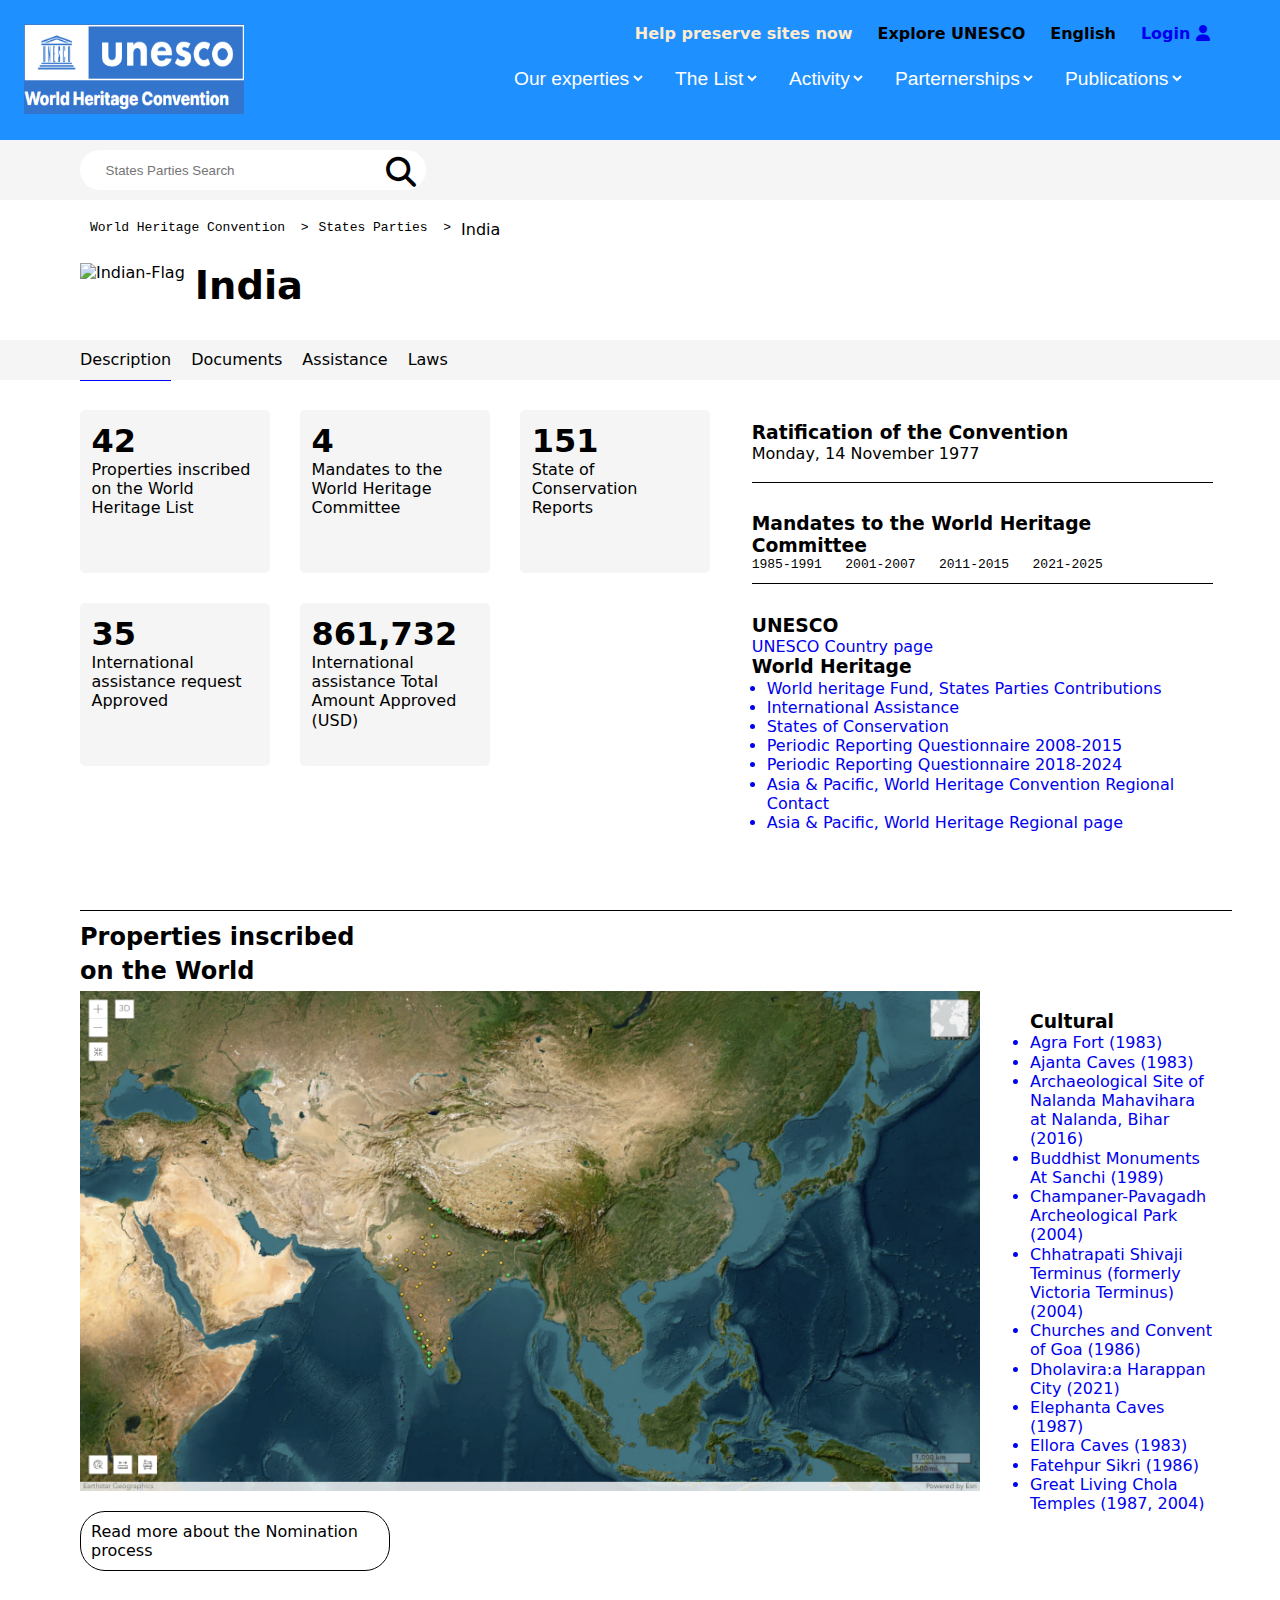
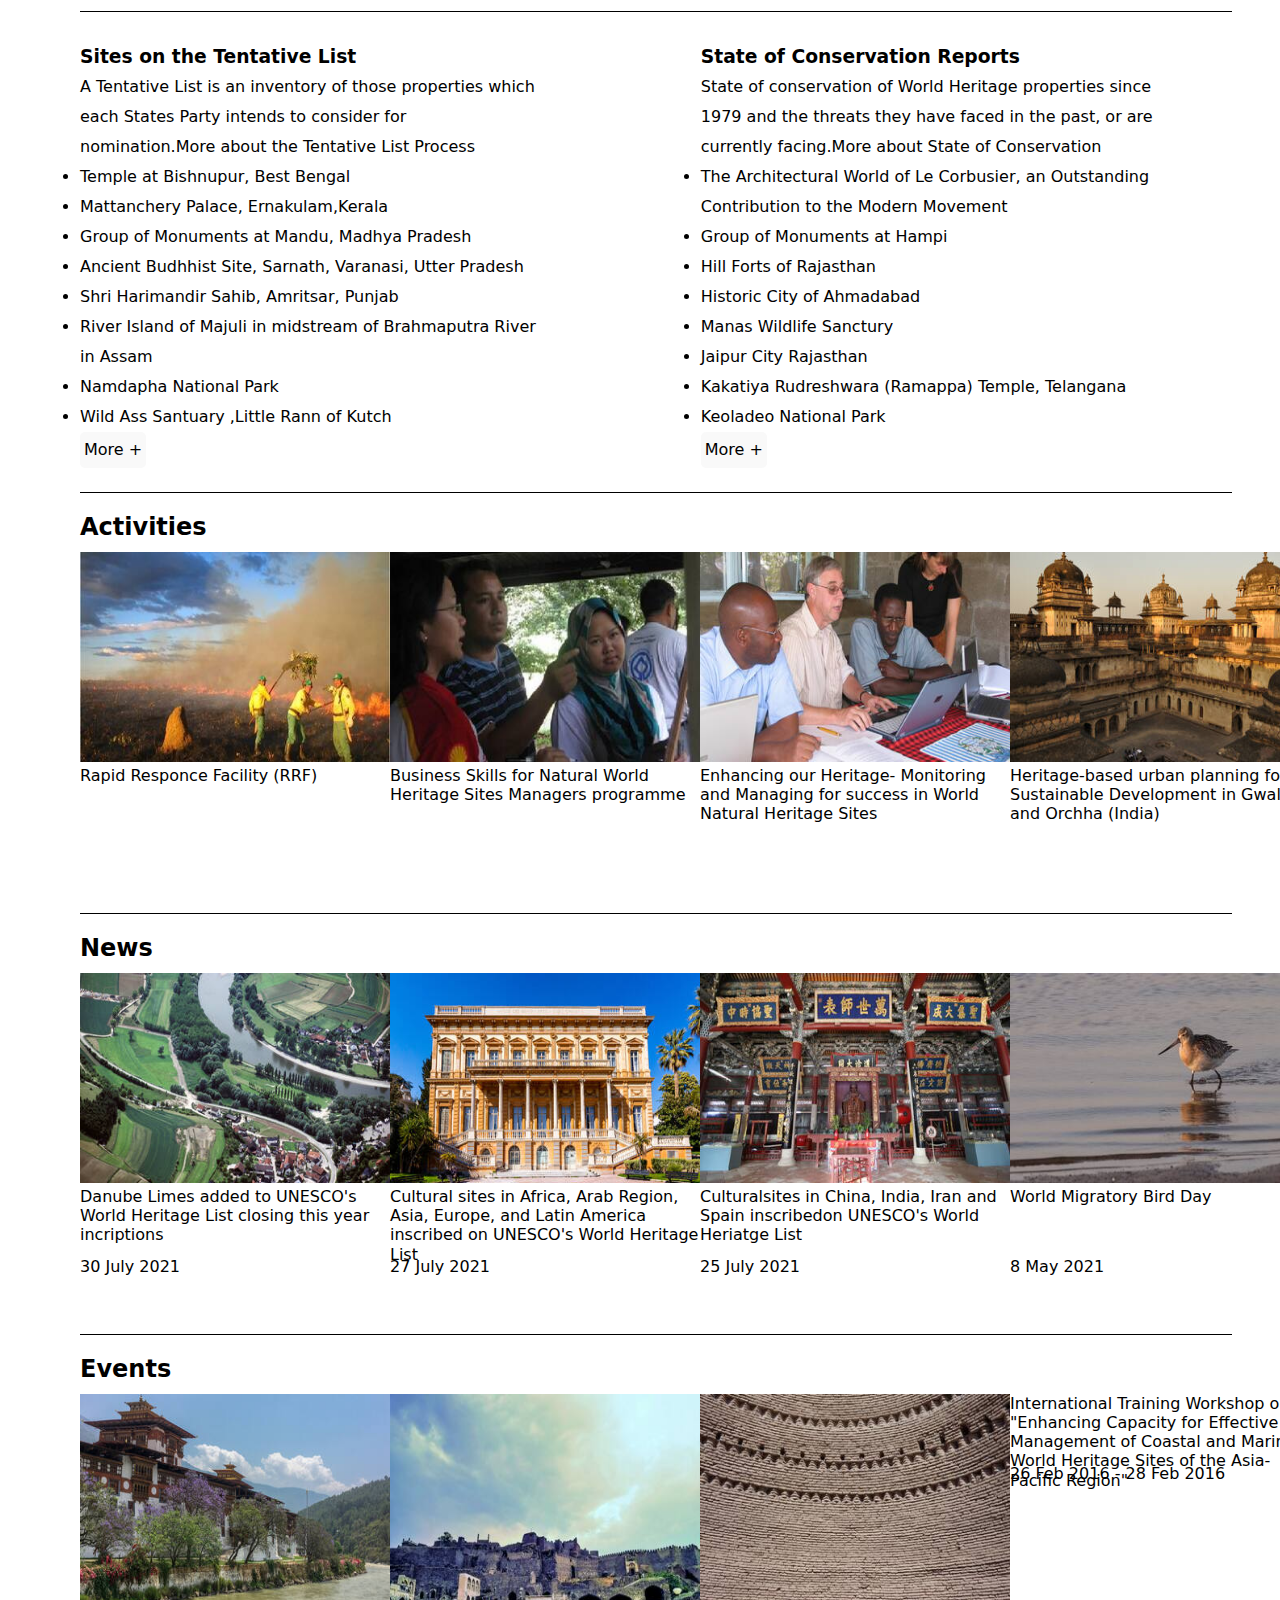
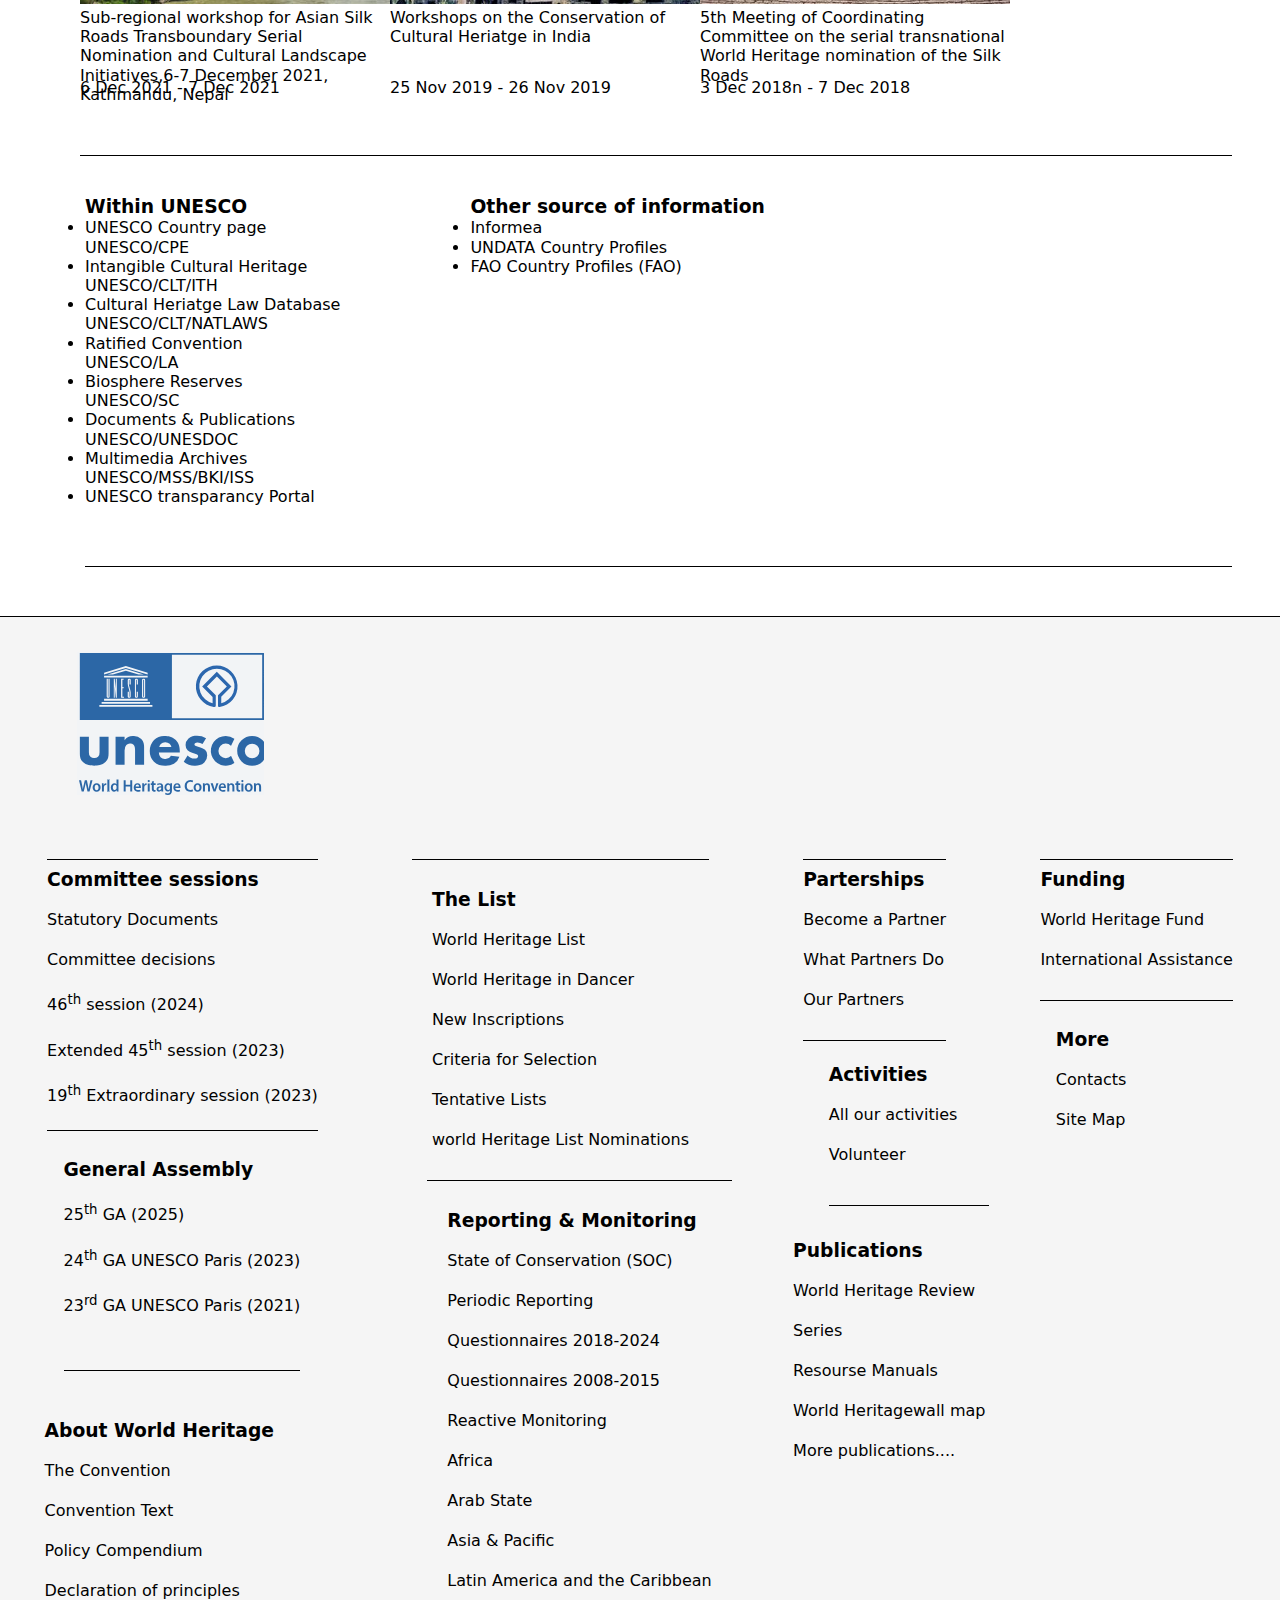
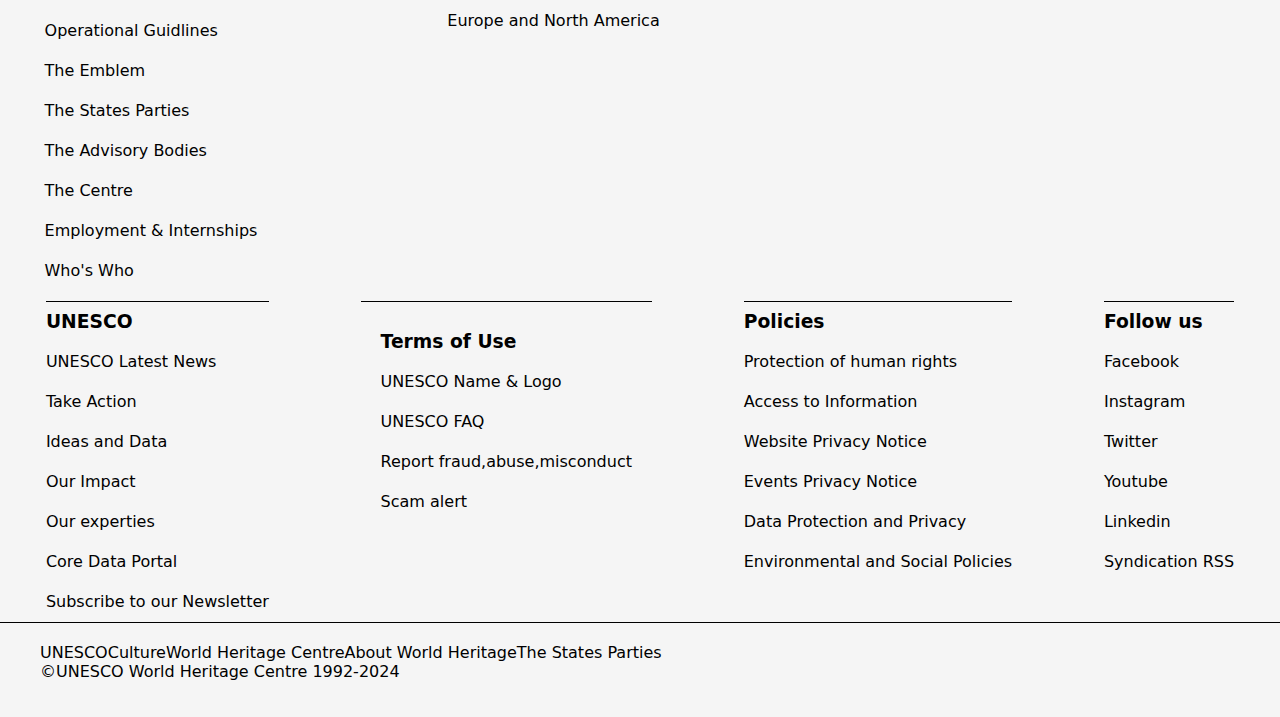
==== index.html @ 8c7dc8b0 "h" ====
<!DOCTYPE html>
<html lang="en">
<head>
    <meta charset="UTF-8">
    <meta name="viewport" content="width=device-width, initial-scale=1.0">
    <title>Unesco Heritage Sites</title>
    <link rel="stylesheet" href="hackslashTask2.css">
    <link href="https://cdnjs.cloudflare.com/ajax/libs/font-awesome/6.5.1/css/all.min.css"rel="stylesheet">
</head>
<body>
    <div class="container-1">
       <a href="https://whc.unesco.org/"><img src="unescoimage1.png" alt="UNESCO"width="220px"height="90px"id="image1"></a>
       <div class="sub-cont-1">
          <div class="help"><h4 style="color: blanchedalmond;">Help preserve sites now</h4></div>
          <div class="explore"><h4>Explore UNESCO</h4></div>
          <div class="english"><h4>English</h4></div>
          <div class="login"><h4><a href="login page.html"target="_blank">Login   <i class="fas fa-user"></i></a></h4></div>
       </div>
       <div class="sub2-cont-1">
          <div class="our">
            <select name="choose" id="Our">
                <option value="#">Our experties</option>
            </select>
          </div>
          <div class="thelist">
            <select name="choose" id="List">
                <option value="#"><h3>The List</h3></option>
            </select>
          </div>
          <div class="activity">
            <select name="choose" id="Activity">
                <option value="#">Activity</option>
            </select>
          </div>
          <div class="parternership">
            <select name="choose" id="Partnership">
                <option value="#">Parternerships</option>
            </select>
          </div>
          <div class="publication">
            <select name="choose" id="Publication">
                <option value="#">Publications</option>
            </select>
          </div>
          <div class="search-icon"></div>
       </div>
    </div>
    <div class="container-2">
        <input type="text"placeholder="States Parties Search"id="Search-2">
        <i class="fas fa-search"id="awasome-search-icon"></i>
    </div>
    <div class="container-3">
        <div class="sub-cont-3">
            <div class="world"><pre>World Heritage Convention  ></pre></div>
            <div class="state"><pre>States Parties  ></pre></div>
            <div class="India">India</div>
        </div>
        <div class="sub3-cont-3">
            <div class="flag">
                <img src="Flag-India.webp" alt="Indian-Flag"width="70px"height="50px">
            </div>
            <div class="textIndia">
                <h1>India</h1>
            </div>
        </div>
    </div>
    <div class="container-4">
        <div class="sub-cont-4">
            <div class="description">Description</div>
            <div class="document">Documents</div>
            <div class="assistance">Assistance</div>
            <div class="law">Laws</div>
        </div>
    </div>
    <div class="container-5">
        <div class="sub-cont-5">
            <div class="properties42">
                <div><h1>42</h1></div>
                <div><p>Properties inscribed on the World Heritage List</p></div> 
            </div>
            <div class="mandates4">
                 <div><h1>4</h1></div>
                 <div>Mandates to the World Heritage Committee</div>
            </div>
            <div class="report151">
                 <div><h1>151</h1></div>
                 <div>State of Conservation Reports</div>
            </div>
            <div class="both-rati-mandate">
                <div class="ratification">
                    <h3>Ratification of the Convention</h3>
                    <p>Monday, 14 November 1977</p>
                </div>
                <div class="mandate">
                    <h3>Mandates to the World Heritage Committee</h3>
                    <pre><p>1985-1991   2001-2007   2011-2015   2021-2025</p></pre>
                </div>
            </div>
        </div>
        <div class="sub2-cont-5">
            <div class="international-request35">
                <div><h1>35</h1></div>
                <div><p>International assistance request Approved</p></div> 
            </div>
            <div class="international-amount861">
                 <div><h1>861,732</h1></div>
                 <div>International assistance Total Amount Approved (USD)</div>
            </div>
            <div class="none">
                 
            </div>
            <div class="both-country-world-heritage">
                <div class="country">
                    <h3>UNESCO</h3>
                    <a href="https://www.unesco.org/en/countries/in"target="_blank"><p>UNESCO Country page</p></a>
                </div>
                <div class="world-heritage">
                    <h3>World Heritage</h3>
                    <ul id="world-heritage">
                        <a href="https://whc.unesco.org/en/world-heritage-fund/"target="_blank"><li>World heritage Fund, States Parties Contributions</li></a>
                        <a href="https://whc.unesco.org/en/intassistance/?action=request&id_states=73"target="_blank"><li>International Assistance</li></a>
                        <a href="https://whc.unesco.org/en/soc/?action=list&id_search_state=73"target="_blank"><li>States of Conservation</li></a>
                        <a href="https://whc.unesco.org/en/pr-questionnaire"target="_blank"><li>Periodic Reporting Questionnaire 2008-2015</li></a>
                        <a href="https://whc.unesco.org/en/prcycle3/"target="_blank"><li>Periodic Reporting Questionnaire 2018-2024</li></a>
                        <a href="https://whc.unesco.org/en/whoswho/#CLT/WHC/APA"target="_blank"><li>Asia & Pacific, World Heritage Convention Regional Contact</li></a>
                        <a href="https://whc.unesco.org/en/asia-pacific/"target="_blank"><li>Asia & Pacific, World Heritage Regional page</li></a>
                    </ul>
                </div>
            </div>
        </div>
    </div>
    <div class="container-6">
        <div class="properties-inscribed">
            <h2>Properties inscribed on the World Heritage List</h2>
        </div>
        <div class="image-culture">
            <div class="image">
                <a href="https://www.google.com/mymaps/viewer?mid=1DBhwGb5W_2Vu5gPLMN_IsT7_thE&hl=en"><img src="image google map.png" alt="Google map"width="900px"height="500px"></a>
            </div>
             <div class="overflow">
                <h3>Cultural</h3>
                 <ul>
                    <a href="https://whc.unesco.org/en/list/251"><li>Agra Fort (1983)</li></a>
                    <a href="https://whc.unesco.org/en/list/242"><li>Ajanta Caves (1983)</li></a>
                    <a href="https://whc.unesco.org/en/list/1502"><li>Archaeological Site of Nalanda Mahavihara at Nalanda, Bihar (2016)</li></a>
                    <a href="https://whc.unesco.org/en/list/524"><li>Buddhist Monuments At Sanchi (1989)</li></a>
                    <a href="https://whc.unesco.org/en/list/1101"><li>Champaner-Pavagadh Archeological Park (2004)</li></a>
                    <a href="https://whc.unesco.org/en/list/945"><li>Chhatrapati Shivaji Terminus (formerly Victoria Terminus) (2004)</li></a>
                    <a href="https://whc.unesco.org/en/list/234"><li>Churches and Convent of Goa (1986)</li></a>
                    <a href="https://whc.unesco.org/en/list/1645"><li>Dholavira:a Harappan City (2021)</li></a>
                    <a href="https://whc.unesco.org/en/list/244"><li>Elephanta Caves (1987)</li></a>
                    <a href="https://whc.unesco.org/en/list/243"><li>Ellora Caves (1983)</li></a>
                    <a href="https://whc.unesco.org/en/list/255"><li>Fatehpur Sikri (1986)</li></a>
                    <a href="https://whc.unesco.org/en/list/250"><li>Great Living Chola Temples (1987, 2004)</li></a>
                    <a href="https://whc.unesco.org/en/list/241"><li>Group of Monuments at Hampi (1986)</li></a>
                    <li>Group of Monuments at Mahabalipuram (1984)</li>
                    <li>Group of Monuments at Pattadakal (1987)</li>
                    <li>Hill Forts of Rajasthan (2013)</li>
                    <li>Historic City of Ahemdabaad (2017)</li>
                    <li>Humayun's Tomb, Delhi (1993)</li>
                    <li>Jaipur City Rajasthan (2019)</li>
                    <li>Kakatiya Rudreshwara (Ramappa) Temples, Telangana (2021)</li>
                    <li>Khajuraho Group of Monuments (1986)</li>
                    <li>Mahabodhi Temple Complex at Bodh Gaya (2002)</li>
                    <li>Mountain Railway of India (1999, 2005, 2008)</li>
                    <li>Qutb Minar and its Monuments, Delhi (1993)</li>
                    <li>Rani-ki-Vav (the Queen's Stepwell) at Patan, Gujarat (2014)</li>
                    <li>Red Fort Complex (2007)</li>
                    <li>Rocks Shelters of Bhimbetka (2003)</li>
                    <li>Sacred Ensembles of the Hoysalas (2023)</li>
                    <li>Santiniketan (2023)</li>
                    <li>Sun Temple, Konarak (1984)</li>
                    <li>Taj Mahal (1983)</li>
                    <li>The Architectural Work of Le Corbusier, an Outstanding Contribution to the Modern Movement (2016)</li>
                    <li>The Jantar Mantar, Jantar (2010)</li>
                    <li>Victorian Gothic and Art Deco Ensembles of Mumbai (2018)</li>
                </ul>
          </div>
        </div>
        <div class="read-more">
            Read more about the Nomination process
        </div>
    </div>
    <div class="container-7">
         <div class="tentative-conservation-report">
             <div class="tentative">
                 <h3>Sites on the Tentative List</h3>
                 <p>A Tentative List is an inventory of those properties which each States Party intends to consider for nomination.More 
                    about the Tentative List Process
                 </p>
                 <ul>
                    <li>Temple at Bishnupur, Best Bengal</li>
                    <li>Mattanchery Palace, Ernakulam,Kerala</li>
                    <li>Group of Monuments at Mandu, Madhya Pradesh</li>
                    <li>Ancient Budhhist Site, Sarnath, Varanasi, Utter Pradesh</li>
                    <li>Shri Harimandir Sahib, Amritsar, Punjab</li>
                    <li>River Island of Majuli in midstream of Brahmaputra River in Assam</li>
                    <li>Namdapha National Park</li>
                    <li>Wild Ass Santuary ,Little Rann of Kutch</li>
                 </ul>
                 <div class="tentative-more">More +</div>
             </div>
             <div class="consevation-report">
                <h3>State of Conservation Reports</h3>
                <p>State of conservation of World Heritage properties since 1979 and the threats they have faced in the past,
                     or are currently facing.More about State of Conservation
                </p>
                <ul>
                    <li>The Architectural World of Le Corbusier, an Outstanding Contribution to the Modern Movement</li>
                    <li>Group of Monuments at Hampi</li>
                    <li>Hill Forts of Rajasthan</li>
                    <li>Historic City of Ahmadabad</li>
                    <li>Manas Wildlife Sanctury</li>
                    <li>Jaipur City Rajasthan</li>
                    <li>Kakatiya Rudreshwara (Ramappa) Temple, Telangana</li>
                    <li>Keoladeo National Park</li>
                </ul>
                <div class="tentative-more">More +</div>
             </div>
         </div>
    </div>
    <div class="container-8">
        <div class="Activities-image">
            <h2>Activities</h2>
        </div>
        <div class="sub-cont-8">
           <div class="rapid-image-text">
              <div class="rapid-image"><a href="https://whc.unesco.org/en/rapidresponse/"><img src="rapid image.jpg" alt="rapid responce photo"width="310px"height="210px"></a></div>
              <div class="rapid-text">Rapid Responce Facility (RRF)</div>
           </div>
           <div class="skill-image-text">
               <div class="skill-image"><a href="https://whc.unesco.org/en/activities/602/"><img src="skill image.jpg" alt="business skill photo"width="310px"height="210px"></a></div>
               <div class="skill-text">Business Skills for Natural World Heritage Sites Managers programme</div>
           </div>
           <div class="enhancing-image-text">
                <div class="enhancing-image"><a href="https://whc.unesco.org/en/eoh/"><img src="enhancing image.jpg" alt="enhancing image"width="310px"height="210px"></a></div>
                <div class="enhancing-text">Enhancing our Heritage- Monitoring and Managing for success in World Natural Heritage Sites</div>
           </div>
           <div class="heritage-image-text">
                 <div class="heritage-image"><a href="https://whc.unesco.org/en/canopy/Madhya-Pradesh/"><img src="heritage image.jpg" alt="heritage image"width="310px"height="210px"></a></div>
                 <div class="heritage-text">Heritage-based urban planning for Sustainable Development in Gwalior and Orchha (India)</div>
           </div>
        </div>
    </div>
    <div class="container-9">
        <div class="News-image">
            <h2>News</h2>
        </div>
        <div class="sub-cont-9">
           <div class="danuble-image-text">
              <div class="danuble-image"><img src="limes image.jpg" alt="News image 1"width="310px"height="210px"></div>
              <div class="danuble-text">Danube Limes added to UNESCO's World Heritage List closing this year incriptions</div>
              <p>30 July 2021</p>
           </div>
           <div class="cultural-africa-image-text">
               <div class="cultural-africa-image"><img src="cultural africa image.jpg" alt="News image 2"width="310px"height="210px"></div>
               <div class="cultural-africa-text">Cultural sites in Africa, Arab Region, Asia, Europe, and Latin America inscribed on UNESCO's World Heritage List</div>
               <p>27 July 2021</p>
           </div>
           <div class="cultural-india-image-text">
                <div class="india-image"><img src="cultural china image.jpg" alt="News image 3"width="310px"height="210px"></div>
                <div class="india-text">Culturalsites in China, India, Iran and Spain inscribedon UNESCO's World Heriatge List</div>
                <p>25 July 2021</p>
           </div>
           <div class="migratory-bird-image-text">
                 <div class="bird-image"><img src="Bird day image.jpg" alt="News image 4"width="310px"height="210px"></div>
                 <div class="bird-text">World Migratory Bird Day</div>
                 <p>8 May 2021</p>
           </div>
        </div>
    </div>
    <div class="container-10">
        <div class="Events-image">
            <h2>Events</h2>
        </div>
        <div class="sub-cont-10">
           <div class="kathmandu-image-text">
              <div class="kathmandu-image"><img src="south asian.jpg" alt="Events image 1"width="310px"height="210px"></div>
              <div class="kathmandu-text">Sub-regional workshop for Asian Silk Roads Transboundary Serial Nomination and Cultural Landscape Initiatives,6-7 December 2021, Kathmandu, Nepal</div>
              <p>6 Dec 2021 - 7 Dec 2021</p>
           </div>
           <div class="workshop-india-image-text">
               <div class="workshop-image"><img src="workshop image.jpg" alt="Events image 2"width="310px"height="210px"></div>
               <div class="workshop-text">Workshops on the Conservation of Cultural Heriatge in India</div>
               <p>25 Nov 2019 - 26 Nov 2019</p>
           </div>
           <div class="silk-road-image-text">
                <div class="road-image"><img src="silk road image.jpg" alt="Events image 3"width="310px"height="210px"></div>
                <div class="road-text">5th Meeting of Coordinating Committee on the serial transnational World Heritage nomination of the Silk Roads</div>
                <p>3 Dec 2018n - 7 Dec 2018</p>
           </div>
           <div class="training-workshop-text">
                 <div class="training-text">International Training Workshop on "Enhancing Capacity for Effective Management of Coastal and Marine World Heritage Sites of the Asia-Pacific Region"</div>
                 <p>26 Feb 2016 - 28 Feb 2016</p>
           </div>
        </div>
    </div>
    <div class="container-11">
        <div class="both-within-information">
           <div class="within-unesco">
                <h3>Within UNESCO</h3>
              <ul>
                <li>UNESCO Country page</li>
                <p>UNESCO/CPE</p>
                <li>Intangible Cultural Heritage</li>
                <P>UNESCO/CLT/ITH</P>
                <li>Cultural Heriatge Law Database</li>
                <P>UNESCO/CLT/NATLAWS</P>
                <li>Ratified Convention</li>
                <P>UNESCO/LA</P>
                <li>Biosphere Reserves</li>
                <P>UNESCO/SC</P>
                <li>Documents & Publications</li>
                <P>UNESCO/UNESDOC</P>
                <li>Multimedia Archives</li>
                <P>UNESCO/MSS/BKI/ISS</P>
                <li>UNESCO transparancy Portal</li>
               </ul>
           </div>
           <div class="other-source">
            <h3>Other source of information</h3>
            <ul>
                <li>Informea</li>
                <li>UNDATA Country Profiles</li>
                <li>FAO Country Profiles (FAO)</li>
            </ul>
           </div>
        </div>
    </div>
    <div class="container-12">
        <div class="unesco-image-3">
            <img src="unesco image 3.png" alt="unesco-image-3">
        </div>
        <div class="sub-cont-12">
            <div class="commitee-sessions">
                <h3>Committee sessions</h3>
                <p>Statutory Documents</p>
                <p>Committee decisions</p>
                <p>46<sup>th</sup> session (2024)</p>
                <p>Extended 45<sup>th</sup> session (2023)</p>
                <p>19<sup>th</sup> Extraordinary session (2023)</p>
            </div>
            <div class="the-list">
                <h3>The List</h3>
                <p>World Heritage List</p>
                <p>World Heritage in Dancer</p>
                <p>New Inscriptions</p>
                <p>Criteria for Selection</p>
                <p>Tentative Lists</p>
                <p>world Heritage List Nominations</p>

            </div>
            <div class="parterships">
                <h3>Parterships</h3>
                <p>Become a Partner</p>
                <p>What Partners Do</p>
                <p>Our Partners</p>

            </div>
            <div class="funding">
                <h3>Funding</h3>
                <p>World Heritage Fund</p>
                <p>International Assistance</p>

            </div>
        </div>
        <div class="sub1-cont-12">
            <div class="general-assembly">
                <h3>General Assembly</h3>
                <p>25<sup>th</sup> GA (2025)</p>
                <p>24<sup>th</sup> GA UNESCO Paris (2023)</p>
                <p>23<sup>rd</sup> GA UNESCO Paris (2021)</p>
            </div>
            <div class="reporting-monitoring">
                <h3>Reporting & Monitoring</h3>
                <p>State of Conservation (SOC)</p>
                <p>Periodic Reporting</p>
                <p>Questionnaires 2018-2024</p>
                <p>Questionnaires 2008-2015</p>
                <p>Reactive Monitoring</p>
                <p>Africa</p>
                <p>Arab State</p>
                <p>Asia & Pacific</p>
                <p>Latin America and the Caribbean</p>
                <p>Europe and North America</p>

            </div>
            <div class="activities">
                <h3>Activities</h3>
                <p>All our activities</p>
                <p>Volunteer</p>

            </div>
            <div class="more">
                <h3>More</h3>
                <p>Contacts</p>
                <p>Site Map</p>

            </div>
        </div>
        <div class="sub2-cont-12">
            <div class="about-world-heritage">
                <h3>About World Heritage</h3>
                <p>The Convention</p>
                <p>Convention Text</p>
                <p>Policy Compendium</p>
                <p>Declaration of principles</p>
                <p>Operational Guidlines</p>
                <p>The Emblem</p>
                <p>The States Parties</p>
                <p>The Advisory Bodies</p>
                <p>The Centre</p>
                <p>Employment & Internships</p>
                <p>Who's Who</p>
            </div>
            <div class="publications">
                <h3>Publications</h3>
                <p>World Heritage Review</p>
                <p>Series</p>
                <p>Resourse Manuals</p>
                <p>World Heritagewall map</p>
                <p>More publications....</p>
            </div>
        </div>
        
        <div class="sub3-cont-12">
            <div class="UNESCO">
                <h3>UNESCO</h3>
                <p>UNESCO Latest News</p>
                <p>Take Action</p>
                <p>Ideas and Data</p>
                <p>Our Impact</p>
                <p>Our experties</p>
                <p>Core Data Portal</p>
                <p>Subscribe to our Newsletter</p>
            </div>
            <div class="terms-of-use">
                <h3>Terms of Use</h3>
                <p>UNESCO Name & Logo</p>
                <p>UNESCO FAQ</p>
                <p>Report fraud,abuse,misconduct</p>
                <p>Scam alert</p>

            </div>
            <div class="policies">
                <h3>Policies</h3>
                <p>Protection of human rights</p>
                <p>Access to Information</p>
                <p>Website Privacy Notice</p>
                <p>Events Privacy Notice</p>
                <p>Data Protection and Privacy</p>
                <p>Environmental and Social Policies</p>

            </div>
            <div class="follow-us">
                <h3>Follow us</h3>
                <p>Facebook</p>
                <p>Instagram</p>
                <p>Twitter</p>
                <p>Youtube</p>
                <p>Linkedin</p>
                <p>Syndication RSS</p>
            </div>
        </div>
        <div class="sub4-cont-12">
            <div class="Unesco-bottom"><p>UNESCO</p></div>
            <div class="culturte-bottom"><p>Culture</p></div>
            <div class="heritage-centre"><p>World Heritage Centre</p></div>
            <div class="about-world"><p>About World Heritage</p></div>
            <div class="State-bottom"><p>The States Parties</p></div>
        </div>
        <div class="Centre-1992">
            <p>©UNESCO World Heritage Centre 1992-2024</p>
        </div>
    </div>
</body>
</html>
---- hackslashTask2.css ----
*{
    margin: 0;
    padding: 0;
   
}
body{
    font-family: system-ui, -apple-system, BlinkMacSystemFont, 'Segoe UI', Roboto, Oxygen, Ubuntu, Cantarell, 'Open Sans', 'Helvetica Neue', sans-serif;
    line-height: 1.2;
}
.container-1{
    width:100%;
    height: 140px;
    background-color: #1E90FF;
}
#image1{
    position: absolute;
    top: 24px;
    left: 24px;
}
.sub-cont-1{
    display: flex;
    flex-direction: row;
    justify-content: end;
}
.help,.explore,.english{
    margin-top: 24px;
    margin-right: 25px;

}
.login{
    margin-top: 24px;
    margin-right: 70px;
    color: white;
    
}
.sub-cont-1 .login a{
    text-decoration: none;
}
.login:hover{
    text-decoration-line: underline;
    text-decoration-color: blue;
}
.sub2-cont-1{
    display: flex;
    flex-direction: row;
    justify-content: end;
   
}
#Our{
    outline: none;
    background-color: #1E90FF;
    border: none;
    margin-top: 24px;
    margin-right: 25px;
    color: white;
    font-size: larger;
}
#Our:hover{
    border-bottom: 1px solid white;
}
#List{
    outline: none;
    background-color: #1E90FF;
    border: none;
    margin-top: 24px;
    margin-right: 25px;
    color: white;
    font-size: larger;
}
#List:hover{
    border-bottom: 1px solid white;
}
#Activity{
    outline: none;
    background-color: #1E90FF;
    border: none;
    margin-top: 24px;
    margin-right: 25px;
    color: white;
    font-size: larger;
}
#Activity:hover{
    border-bottom: 1px solid white;
}
#Partnership{
    outline: none;
    background-color: #1E90FF;
    border: none;
    margin-top: 24px;
    margin-right: 25px;
    color: white;
    font-size: larger;
}
#Partnership:hover{
    border-bottom: 1px solid white;
}
#Publication{
    outline: none;
    background-color: #1E90FF;
    border: none;
    margin-top: 24px;
    margin-right: 25px;
    color: white;
    font-size: larger;
}
#Publication:hover{
    border-bottom: 1px solid white;
}
.search-icon{
    margin-top: 24px;
    margin-right: 70px;
}
.container-2{
    width: 100%;
    height: 60px;
    background-color: #F5F5F5;
}
#Search-2{
    width: 25%;
    height: 40px;
    margin-top: 10px;
    margin-left: 80px;
    text-align: 20px right;
    border-radius: 40px;
    padding-left: 2%;
    border: none;
    outline-color: #1E90FF;
}
#awasome-search-icon{
    font-size: 30px;
    position: relative;
    top: 8px;
    margin-left: -45px;
    cursor:pointer;
}
.container-3{
    width: 100%;
    height: 140px;
    background-color: white;
}
.sub-cont-3{
    display: flex;
    flex-direction: row;
    margin-left: 80px;
}
.sub-cont-3 .world{
    font-weight: 30px;
}
.world{
    margin-top: 20px;
    margin-left: 10px;
}
.state,.India{
    margin-top: 20px;
    margin-left: 10px;
}
.sub3-cont-3{
    display: flex;
    flex-direction: row;
    margin-top: 24px;
    margin-left: 80px;

}
.textIndia{
    margin-left: 10px;
    font-size: larger;
    
}
.container-4{
    width: 100%;
    height: 40px;
    background-color: #F5F5F5;
   
}
.sub-cont-4{
    display: flex;
    flex-direction: row;
    margin-left: 80px;
    
}
.description{
    margin-top: 10px;
    height: 30px;
    border-bottom: 1px solid blue;
}

.document{
    height: 30px;
    margin-top: 10px;
    margin-left: 20px;
}
.document:hover{
    border-bottom: 1px solid blue;
}
.assistance{
    height: 30px;
    margin-top: 10px;
    margin-left: 20px;
}
.assistance:hover{
    border-bottom: 1px solid blue;
}
.law{
    height: 30px;
    margin-top: 10px;
    margin-left: 20px;
}
.law:hover{
    border-bottom: 1px solid blue;
}
.container-5{
    width: 90%;
    height: 500px;
    border-bottom: 1px solid;
    margin-left: 80px;
}
.sub-cont-5{
    display: flex;
    flex-direction: row;
    margin-top: 30px;
}
.properties42{
    width: 14.5%;
    height: 140px;
    border: none;
    border-radius: 5px;
    padding: 1%;
    background-color: #F5F5F5;
}
.mandates4{
    width: 14.5%;
    height: 140px;
    border: none;
    border-radius: 5px;
    padding: 1%;
    margin-left: 30px;
    background-color: #F5F5F5;
}
.report151{
    width: 14.5%;
    height: 140px;
    border: none;
    border-radius: 5px;
    padding: 1%;
    margin-left: 30px;
    background-color: #F5F5F5;
}
.both-rati-mandate{
    width:40%;
    height: 140px;
    padding: 1%;
    margin-left: 30px;
}
.ratification{
    height: 60px;
    border-bottom: 1px solid;

}
.sub2-cont-5{
    display: flex;
    flex-direction: row;
    margin-top: 30px;
}
.international-request35{
    width: 14.5%;
    height: 140px;
    border: none;
    border-radius: 5px;
    padding: 1%;
    background-color: #F5F5F5;
}
.international-amount861{
    width: 14.5%;
    height: 140px;
    border: none;
    border-radius: 5px;
    padding: 1%;
    margin-left: 30px;
    background-color: #F5F5F5;
}
.none{
    width: 14.5%;
    height: 140px;
    border: none;
    padding: 1%;
    margin-left: 30px;
}
.both-country-world-heritage{
    width:40%;
    height: 140px;
    padding: 1%;
    margin-left: 30px;
}
.country a{
    height: 60px;
    text-decoration: none;
}
.country a:hover{
    text-decoration-line: underline;
}
#world-heritage{
    margin-left: 15px;
}
.world-heritage a{
    text-decoration: none;
}
#world-heritage a:hover{
    text-decoration-line: underline;
}
.mandate{
    height: 70px;
    margin-top: 30px;
    border-bottom: 1px solid;
}
.container-6{
    width: 90%;
    height: 700px;
    margin-left: 80px;
    border-bottom: 1px solid;
}
.properties-inscribed{
    width: 300px;
    height: 60px;
    border: none;
    padding-top: 10px;
    line-height: 1.4;
}
.image{
    border: none;
}
.image-culture{
    display: flex;
    flex-direction: row;
    margin-top: 10px;
   
}
.overflow{
    height: 480px;
    width: 350px;
    margin-left: 30px;
    padding: 20px;
    overflow-y: auto;
}
.overflow a{
    text-decoration: none;
}
.overflow a:hover{
    text-decoration-line: underline;
}
.read-more{
    width: 25%;
    padding: 10px;
    border: 1px solid;
    border-radius: 25px;
}
.overflow::-webkit-scrollbar{
    background: transparent;
}
.overflow::-webkit-scrollbar-thumb{
    background: rgba(0, 0, 0, 0.779);
}
.container-7{
    width: 90%;
    height: 450px;
    border-bottom: 1px solid;
    margin-left: 80px;
}
.tentative-conservation-report{
    display: flex;
    flex-direction: row;
    margin-top: 30px;
    line-height: 30px;
}
.tentative{
    width: 40%;
}
.tentative-more{
    width: 60px;
    text-align: center;
    padding: 3px;
    border-radius: 5px;
    background-color: #f5f5f59b;
    cursor: pointer;
}
.tentative-more:hover{
     background-color: #7872729e;
}
.consevation-report{
    width: 40%;
    margin-left: 160px;
}
.container-8{
    width: 90%;
    height: 420px;
    border-bottom: 1px solid;
    margin-left: 80px;
}
.Activities-image{
    padding-top: 20px;
}
.sub-cont-8{
    display: flex;
    flex-direction: row;
    justify-content: space-between;
    margin-top: 10px;
}
.rapid-text,.skill-text,.enhancing-text,.heritage-text{
    width:310px;
    height:70px;
}

.container-9{
    width: 90%;
    height: 420px;
    border-bottom: 1px solid;
    margin-left: 80px;
}
.News-image{
    padding-top: 20px;
}
.sub-cont-9{
    display: flex;
    flex-direction: row;
    justify-content: space-between;
    margin-top: 10px;
}
.danuble-text,.cultural-africa-text,.india-text,.bird-text{
    width:310px;
    height:70px;
}

.container-10{
    width: 90%;
    height: 420px;
    border-bottom: 1px solid;
    margin-left: 80px;
}
.Events-image{
    padding-top: 20px;
}
.sub-cont-10{
    display: flex;
    flex-direction: row;
    justify-content: space-between;
    margin-top: 10px;
}
.kathmandu-text,.workshop-text,.road-text,.training-text{
    width:310px;
    height:70px;
}
.container-11{
    width: 90%;
    height: 420px;
    margin-left: 80px;
}
.both-within-information{
     display: flex;
     flex-direction: row;
     height: 370px;
     margin-top: 40px;
     margin-left: 5px;
     border-bottom: 1px solid;
}
.other-source{
    margin-left: 130px;
}
.container-12{
    width: 100%;
    height: 1700px;
    background-color: #F5F5F5;
    border-top: 1px solid;
}
.unesco-image-3{
    margin-top: 35px;
    margin-left: 6%;
}
.sub-cont-12{
    display: flex;
    flex-direction: row;
    justify-content: space-around;
    margin-top: 60px;
    line-height: 40px;
}
.commitee-sessions{
    height: 270px;
    border-top: 1px solid;
    border-bottom: 1px solid;
}
.the-list{
    padding: 20px;
    border-top: 1px solid;
    
}
.parterships{
    height: 180px;
    border-top: 1px solid;
    border-bottom: 1px solid;
}
.funding{
    height: 140px;
    border-top: 1px solid;
    border-bottom: 1px solid;
}
.sub1-cont-12{
    display: flex;
    flex-direction: row;
    justify-content: space-around;
    line-height: 40px;
}
.general-assembly{
    position: relative;
    top:-30px;
    height: 220px;
    border-bottom: 1px solid;
}
.reporting-monitoring{
    padding: 20px;
    border-top: 1px solid;
}
.activities{
    position: relative;
    top:-125px;
    left: -30px;
    width: 160px;
    height: 150px;
    border-bottom: 1px solid;
}
.more{
    position: relative;
    top: -160px;
    left: -90px;
    height: 200px;
}
.sub2-cont-12{
    display: flex;
    flex-direction: row;
    justify-content: space-around;
    line-height: 40px;
    height: 240px;
}
.about-world-heritage{
    position: relative;
    top: -250px;
    left: -170px;
}
.publications{
    position: relative;
    top: -430px;
    left: -80px;
}
.sub3-cont-12{
    display: flex;
    flex-direction: row;
    justify-content: space-around;
    line-height: 40px;
    border-bottom: 1px solid;
}
.UNESCO{
    height: 320px;
    border-top: 1px solid;
}
.terms-of-use{
    padding: 20px;
    border-top: 1px solid;
}
.policies{
    height: 290px;
    border-top: 1px solid;
}
.follow-us{
    height: 290px;
    border-top: 1px solid;
}
.sub4-cont-12{
    display: flex;
    flex-direction: row;
    margin-left: 40px;
    margin-top: 20px;
}
.Centre-1992{
    margin-left: 40px;
}
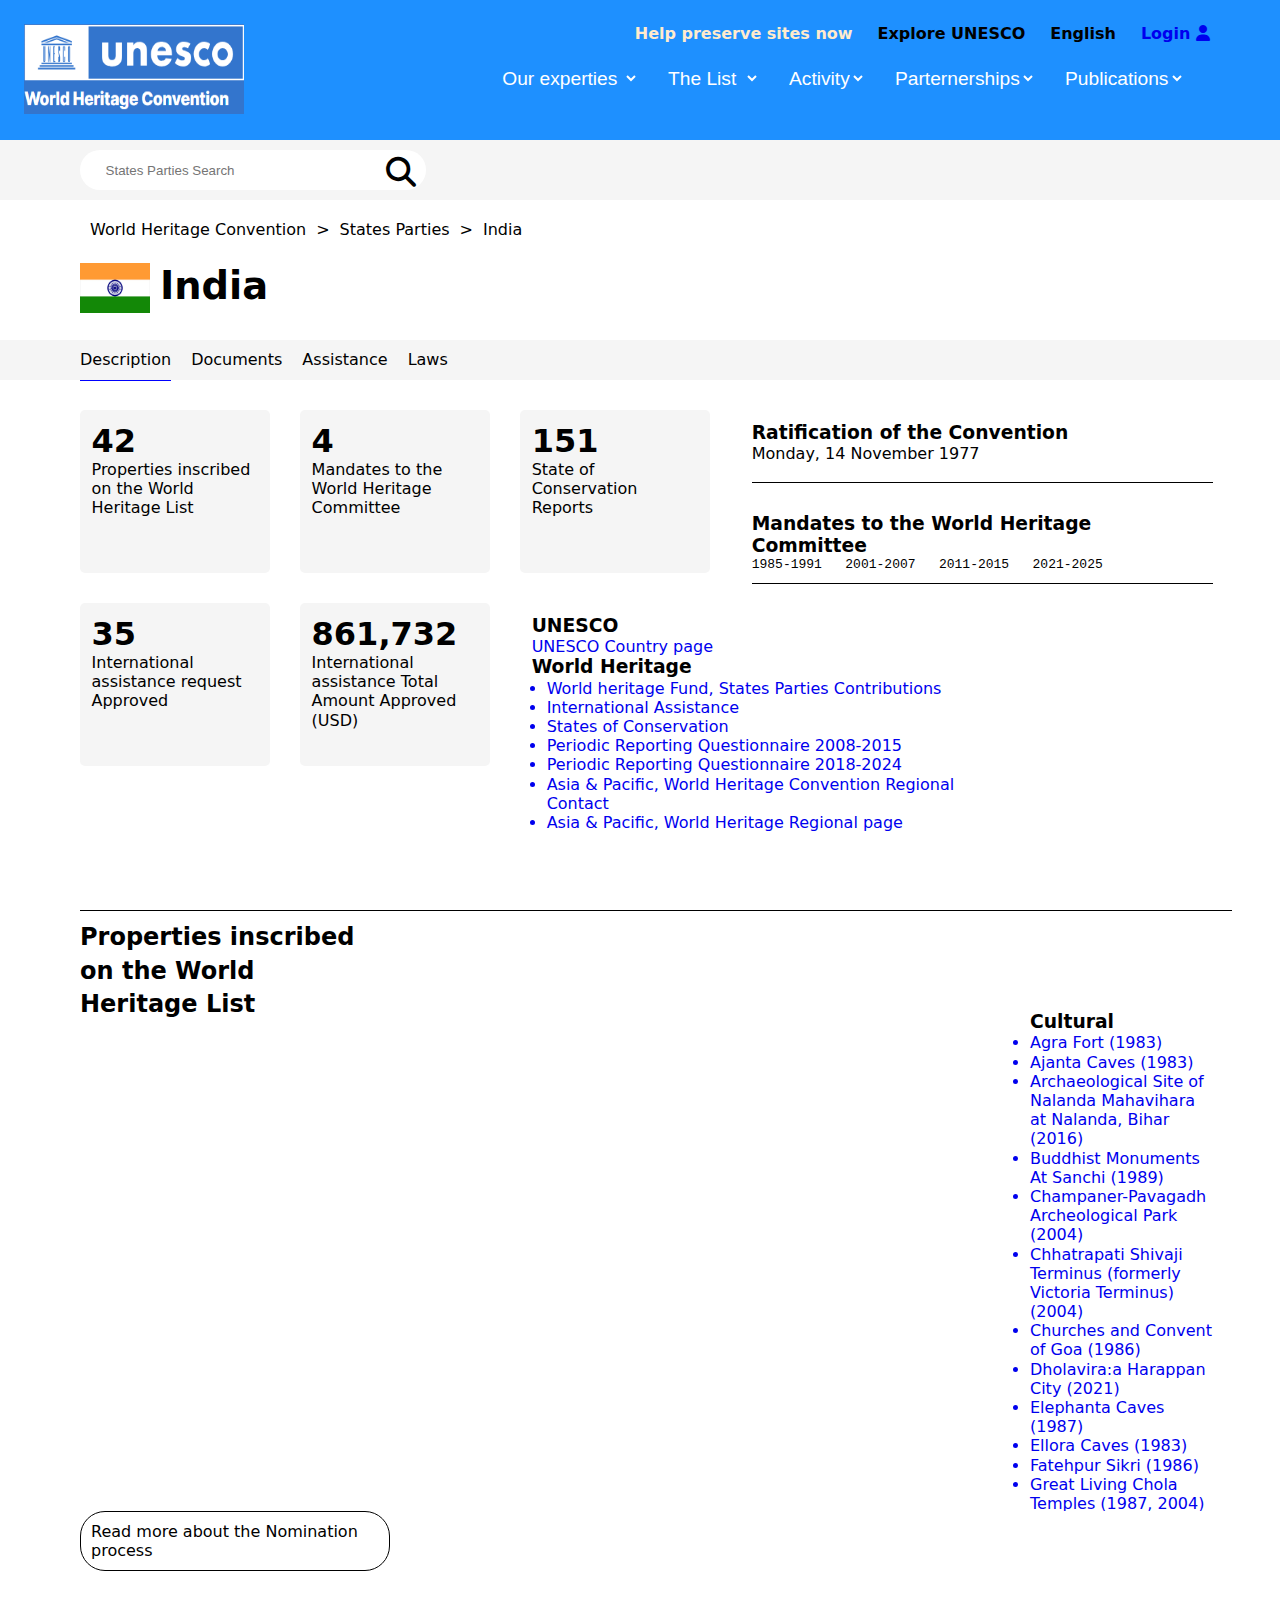
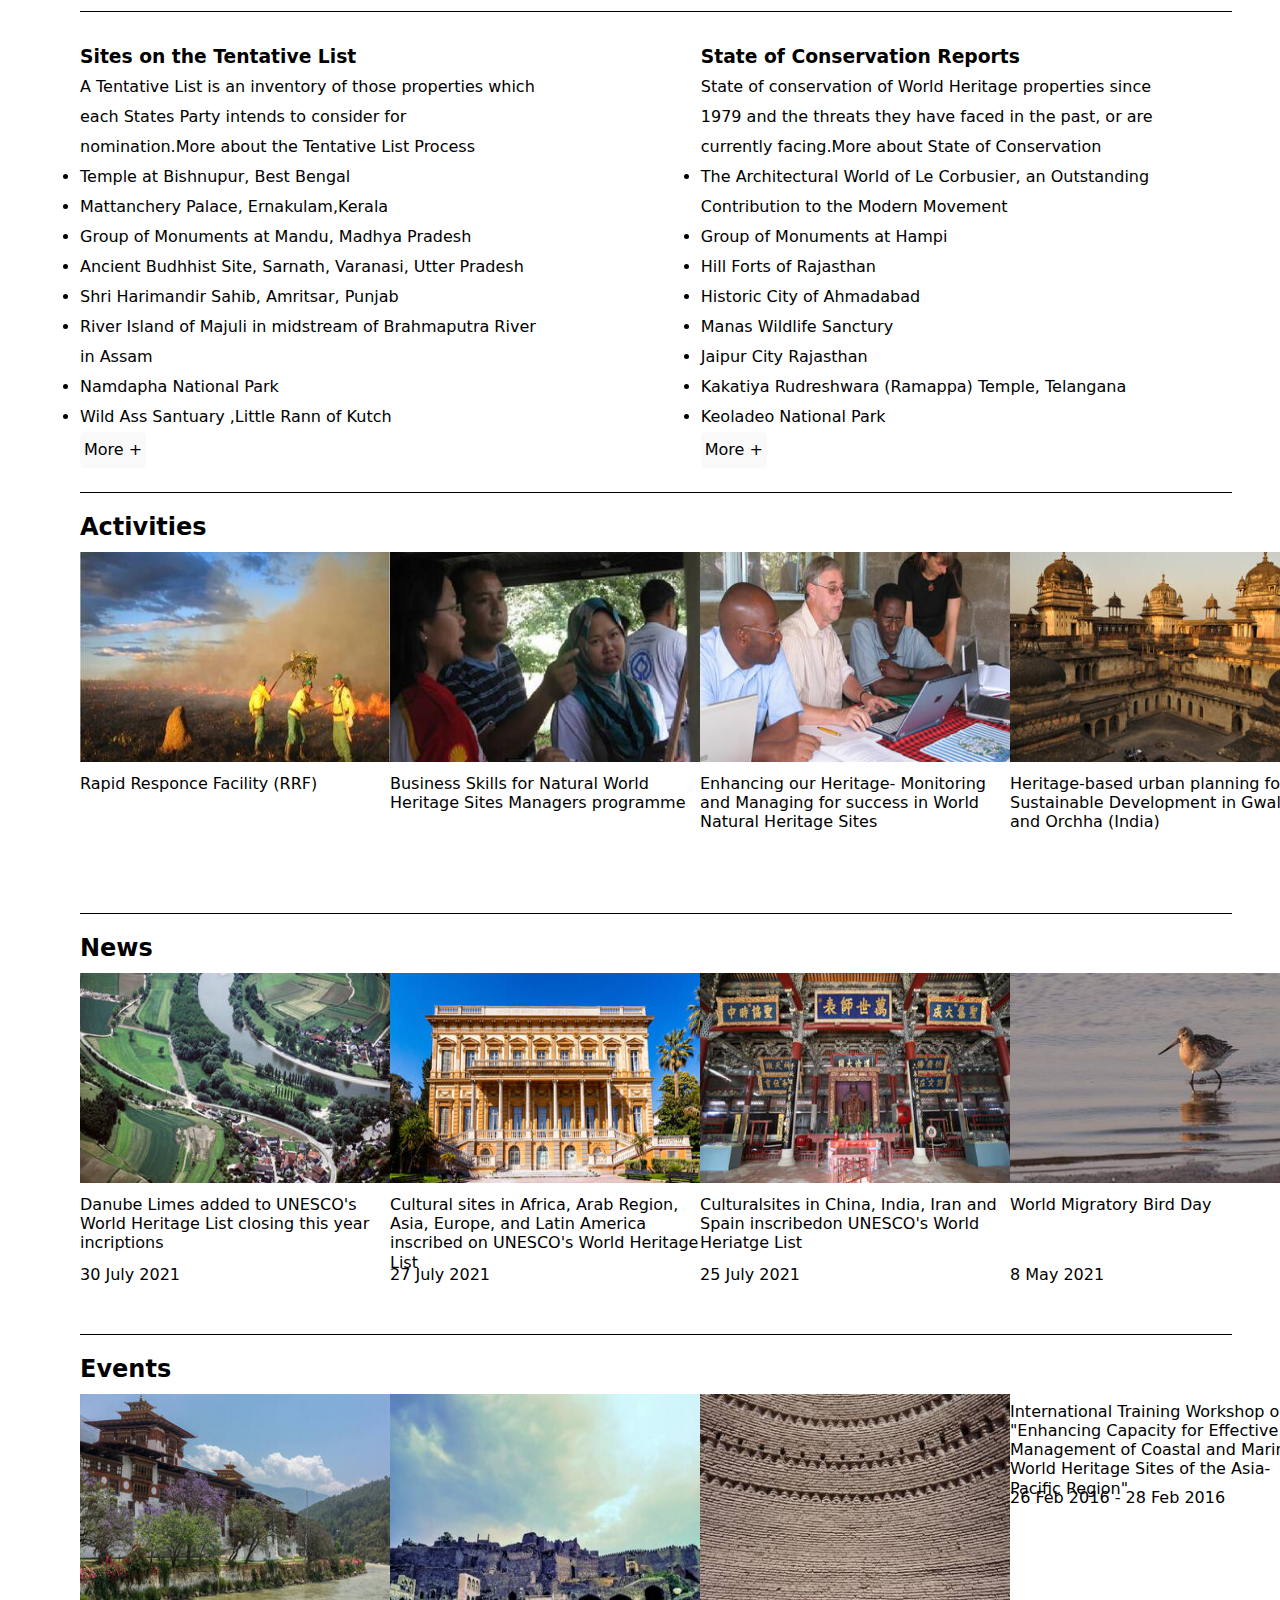
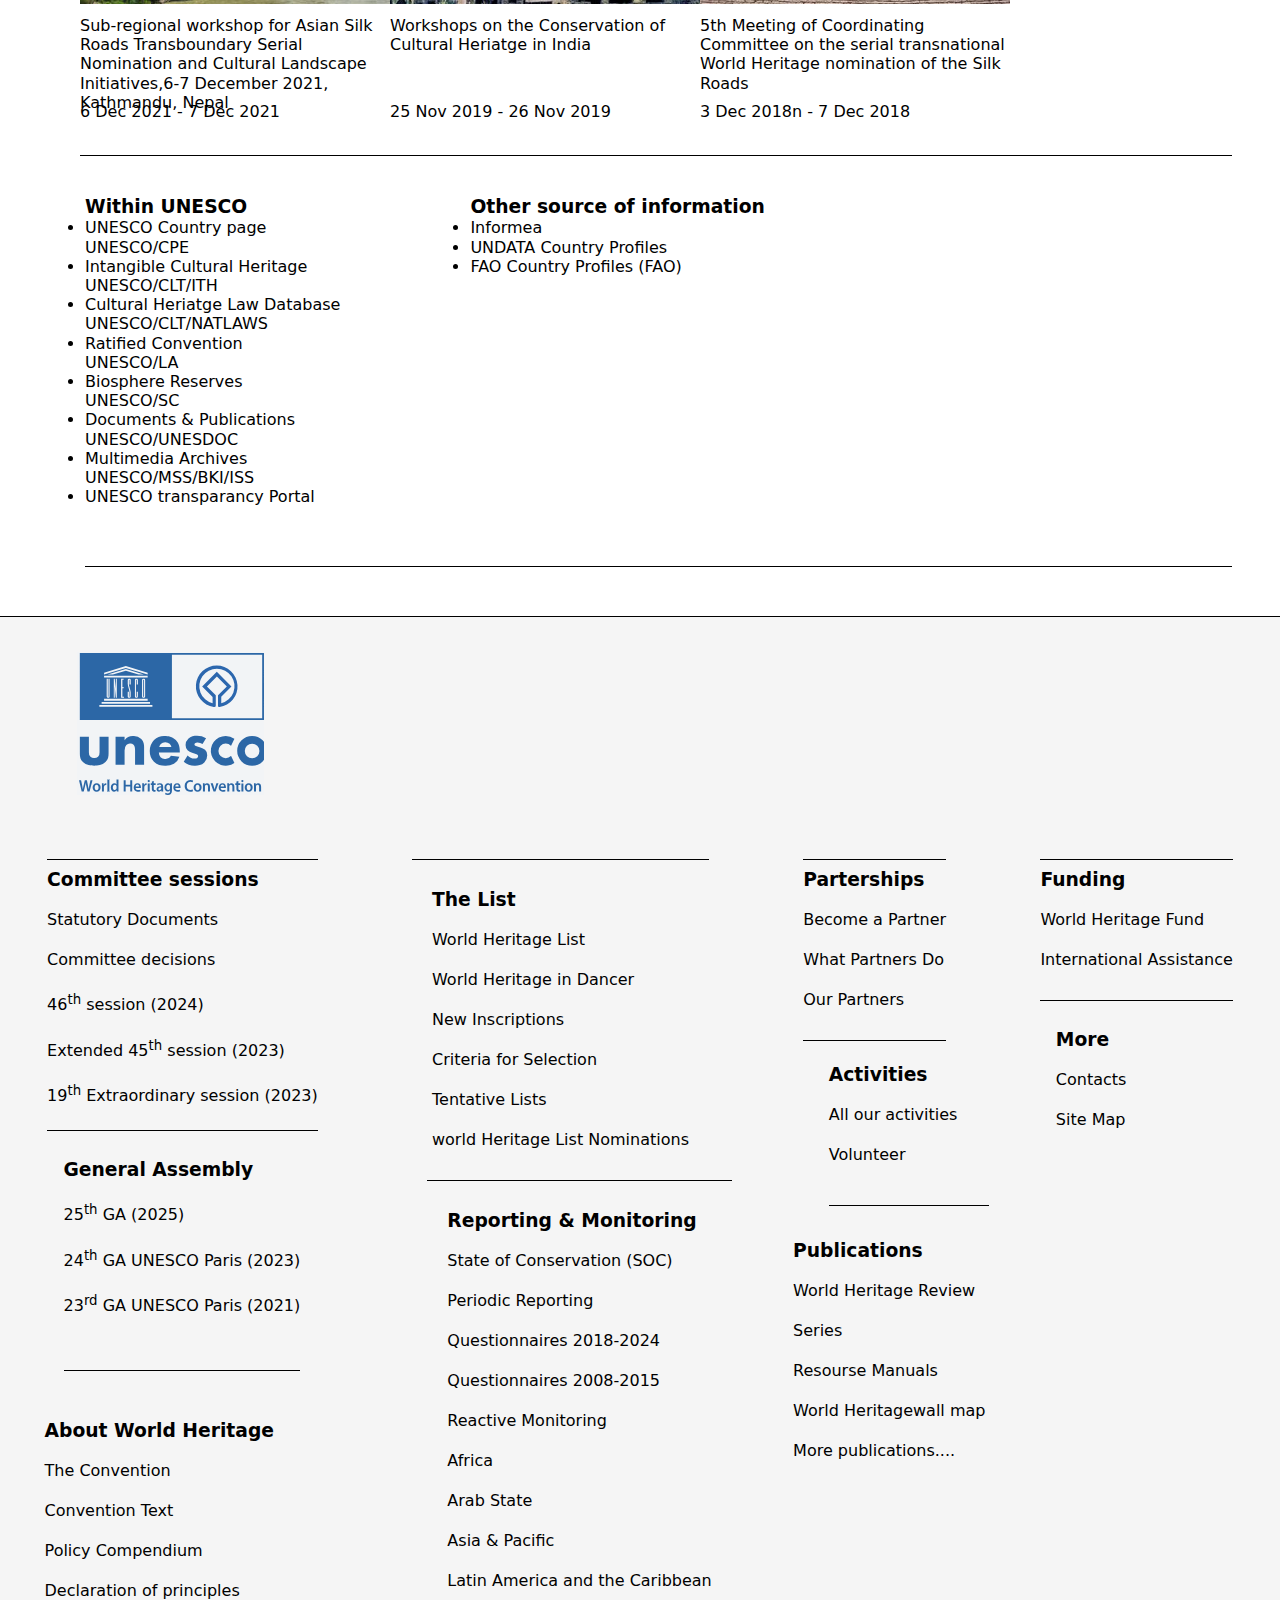
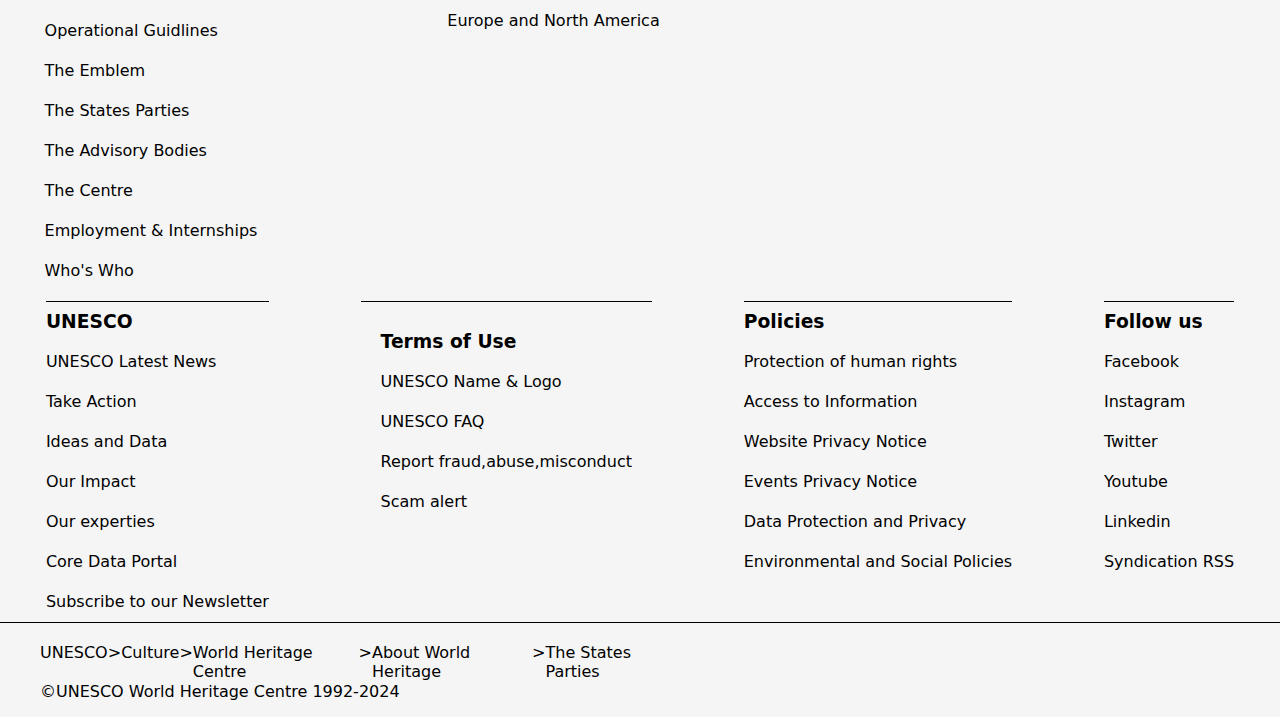
==== commit fcc1c917: "new page" ====
--- a/index.html
+++ b/index.html
@@ -4,8 +4,20 @@
     <meta charset="UTF-8">
     <meta name="viewport" content="width=device-width, initial-scale=1.0">
     <title>Unesco Heritage Sites</title>
-    <link rel="stylesheet" href="hackslashTask2.css">
+    <link rel="stylesheet" href="style.css">
     <link href="https://cdnjs.cloudflare.com/ajax/libs/font-awesome/6.5.1/css/all.min.css"rel="stylesheet">
+    <!-- <script>
+       var a=confirm("Do you Realiy want to see my Website");
+       if(a) {
+        alert("You say Yes");
+        var a= prompt("Please Enter Your Name");
+        alert("Thank You"+" "+a+ "🥰");
+        alert("Lets visit my Website"+a+"🥰");
+       }else{
+        alert("You say No");
+        window.location.href="contentless.html";
+       }
+    </script> -->
 </head>
 <body>
     <div class="container-1">
@@ -16,15 +28,28 @@
           <div class="english"><h4>English</h4></div>
           <div class="login"><h4><a href="login page.html"target="_blank">Login   <i class="fas fa-user"></i></a></h4></div>
        </div>
+
        <div class="sub2-cont-1">
           <div class="our">
             <select name="choose" id="Our">
                 <option value="#">Our experties</option>
+                <option value="a">Convention Text</option>
+                <option value="b">Operational Guidlines</option>
+                <option value="c">Policy Compedium</option>
+                <option value="d">The General Assembly</option>
+                <option value="e">The Committee</option>
             </select>
           </div>
           <div class="thelist">
             <select name="choose" id="List">
                 <option value="#"><h3>The List</h3></option>
+               <option value="f">Criteria</option>
+               <option value="g">Upstream Process</option>
+               <option value="h">Tentative Lists</option>
+               <option value="i">Interactive Map</option>
+               <option value="j">World Heritage List Nominations</option>
+               <option value="k">New Inscribed Properties</option>
+               <option value="l">The List in Danger</option>
             </select>
           </div>
           <div class="activity">
@@ -45,14 +70,17 @@
           <div class="search-icon"></div>
        </div>
     </div>
+
     <div class="container-2">
         <input type="text"placeholder="States Parties Search"id="Search-2">
         <i class="fas fa-search"id="awasome-search-icon"></i>
     </div>
     <div class="container-3">
         <div class="sub-cont-3">
-            <div class="world"><pre>World Heritage Convention  ></pre></div>
-            <div class="state"><pre>States Parties  ></pre></div>
+            <div class="world">World Heritage Convention</div>
+            <div class="ar-head">></div>
+            <div class="state">States Parties</div>
+            <div class="ar-head">></div>
             <div class="India">India</div>
         </div>
         <div class="sub3-cont-3">
@@ -106,9 +134,8 @@
                  <div><h1>861,732</h1></div>
                  <div>International assistance Total Amount Approved (USD)</div>
             </div>
-            <div class="none">
-                 
-            </div>
+
+            
             <div class="both-country-world-heritage">
                 <div class="country">
                     <h3>UNESCO</h3>
@@ -135,7 +162,11 @@
         </div>
         <div class="image-culture">
             <div class="image">
-                <a href="https://www.google.com/mymaps/viewer?mid=1DBhwGb5W_2Vu5gPLMN_IsT7_thE&hl=en"><img src="image google map.png" alt="Google map"width="900px"height="500px"></a>
+                <div class="mapouter">
+                    <div class="gmap_canvas">
+                        <iframe class="gmap_iframe" frameborder="0" scrolling="no" marginheight="0" marginwidth="0" src="https://maps.google.com/maps?width=900&amp;height=500&amp;hl=en&amp;q=University of Oxford&amp;t=&amp;z=14&amp;ie=UTF8&amp;iwloc=B&amp;output=embed">
+                        </iframe><a href="https://strandsgame.net/">Strands NYT</a>
+                    </div><style>.mapouter{position:relative;text-align:right;width:900px;height:500px;}.gmap_canvas {overflow:hidden;background:none!important;width:900px;height:500px;}.gmap_iframe {width:900px!important;height:500px!important;}</style></div>
             </div>
              <div class="overflow">
                 <h3>Cultural</h3>
@@ -233,7 +264,7 @@
                <div class="skill-text">Business Skills for Natural World Heritage Sites Managers programme</div>
            </div>
            <div class="enhancing-image-text">
-                <div class="enhancing-image"><a href="https://whc.unesco.org/en/eoh/"><img src="enhancing image.jpg" alt="enhancing image"width="310px"height="210px"></a></div>
+                <div class="enhancing-image"><a href="index2.html"target="_blank"><img src="enhancing image.jpg" alt="enhancing image"width="310px"height="210px"></a></div>
                 <div class="enhancing-text">Enhancing our Heritage- Monitoring and Managing for success in World Natural Heritage Sites</div>
            </div>
            <div class="heritage-image-text">
@@ -277,21 +308,21 @@
            <div class="kathmandu-image-text">
               <div class="kathmandu-image"><img src="south asian.jpg" alt="Events image 1"width="310px"height="210px"></div>
               <div class="kathmandu-text">Sub-regional workshop for Asian Silk Roads Transboundary Serial Nomination and Cultural Landscape Initiatives,6-7 December 2021, Kathmandu, Nepal</div>
-              <p>6 Dec 2021 - 7 Dec 2021</p>
+              <p class="events-dates">6 Dec 2021 - 7 Dec 2021</p>
            </div>
            <div class="workshop-india-image-text">
                <div class="workshop-image"><img src="workshop image.jpg" alt="Events image 2"width="310px"height="210px"></div>
                <div class="workshop-text">Workshops on the Conservation of Cultural Heriatge in India</div>
-               <p>25 Nov 2019 - 26 Nov 2019</p>
+               <p class="events-dates">25 Nov 2019 - 26 Nov 2019</p>
            </div>
            <div class="silk-road-image-text">
                 <div class="road-image"><img src="silk road image.jpg" alt="Events image 3"width="310px"height="210px"></div>
                 <div class="road-text">5th Meeting of Coordinating Committee on the serial transnational World Heritage nomination of the Silk Roads</div>
-                <p>3 Dec 2018n - 7 Dec 2018</p>
+                <p class="events-dates">3 Dec 2018n - 7 Dec 2018</p>
            </div>
            <div class="training-workshop-text">
                  <div class="training-text">International Training Workshop on "Enhancing Capacity for Effective Management of Coastal and Marine World Heritage Sites of the Asia-Pacific Region"</div>
-                 <p>26 Feb 2016 - 28 Feb 2016</p>
+                 <p class="events-dates">26 Feb 2016 - 28 Feb 2016</p>
            </div>
         </div>
     </div>
@@ -464,9 +495,13 @@
         </div>
         <div class="sub4-cont-12">
             <div class="Unesco-bottom"><p>UNESCO</p></div>
+            <div>></div>
             <div class="culturte-bottom"><p>Culture</p></div>
+            <div>></div>
             <div class="heritage-centre"><p>World Heritage Centre</p></div>
+            <div>></div>
             <div class="about-world"><p>About World Heritage</p></div>
+            <div>></div>
             <div class="State-bottom"><p>The States Parties</p></div>
         </div>
         <div class="Centre-1992">
--- a/style.css
+++ b/style.css
@@ -0,0 +1,951 @@
+*{
+    margin: 0;
+    padding: 0;
+   
+}
+body{
+    font-family: system-ui, -apple-system, BlinkMacSystemFont, 'Segoe UI', Roboto, Oxygen, Ubuntu, Cantarell, 'Open Sans', 'Helvetica Neue', sans-serif;
+    line-height: 1.2;
+}
+.container-1{
+    position: relative;
+    width:100%;
+    height: 140px;
+    background-color: #1E90FF;
+}
+#image1{
+    position: absolute;
+    top: 24px;
+    left: 24px;
+    animation: moveTopToBottomimg1 1s ease-out;
+}
+
+.sub-cont-1{
+    display: flex;
+    flex-direction: row;
+    justify-content: end;
+    animation: moveTopToBottomimg1 1s ease-out;
+}
+
+.help,.explore,.english{
+    margin-top: 24px;
+    margin-right: 25px;
+
+}
+.login{
+    margin-top: 24px;
+    margin-right: 70px;
+    color: white;
+    
+}
+.sub-cont-1 .login a{
+    text-decoration: none;
+}
+.login:hover{
+    text-decoration-line: underline;
+    text-decoration-color: blue;
+}
+.sub2-cont-1{
+    display: flex;
+    flex-direction: row;
+    justify-content: end;
+    animation: moveTopToBottomimg1 1s ease-out;
+   
+}
+@keyframes moveTopToBottomimg1 {
+    from{
+        transform: translateY(-110%);
+    }
+    to{
+        transform: translateY(0);
+    }
+    
+}
+#Our{
+    width: 8.8rem;
+    outline: none;
+    background-color: #1E90FF;
+    border: none;
+    margin-top: 24px;
+    margin-right: 25px;
+    color: white;
+    font-size: larger;
+}
+#Our:hover{
+    border-bottom: 1px solid white;
+}
+#List{
+    width: 6rem;
+    outline: none;
+    background-color: #1E90FF;
+    border: none;
+    margin-top: 24px;
+    margin-right: 25px;
+    color: white;
+    font-size: larger;
+}
+#List:hover{
+    border-bottom: 1px solid white;
+}
+#Activity{
+    outline: none;
+    background-color: #1E90FF;
+    border: none;
+    margin-top: 24px;
+    margin-right: 25px;
+    color: white;
+    font-size: larger;
+}
+#Activity:hover{
+    border-bottom: 1px solid white;
+}
+#Partnership{
+    outline: none;
+    background-color: #1E90FF;
+    border: none;
+    margin-top: 24px;
+    margin-right: 25px;
+    color: white;
+    font-size: larger;
+}
+#Partnership:hover{
+    border-bottom: 1px solid white;
+}
+#Publication{
+    outline: none;
+    background-color: #1E90FF;
+    border: none;
+    margin-top: 24px;
+    margin-right: 25px;
+    color: white;
+    font-size: larger;
+}
+#Publication:hover{
+    border-bottom: 1px solid white;
+}
+.search-icon{
+    margin-top: 24px;
+    margin-right: 70px;
+}
+
+.container-2{
+    position:relative;
+    width: 100%;
+    height: 60px;
+    background-color: #F5F5F5;
+}
+#Search-2{
+    width: 25%;
+    height: 40px;
+    margin-top: 10px;
+    margin-left: 80px;
+    text-align: 20px right;
+    border-radius: 40px;
+    padding-left: 2%;
+    border: none;
+    outline-color: #1E90FF;
+    animation: moveLeftToRightsearch2 1s ease-out;
+}
+
+@keyframes moveLeftToRightsearch2 {
+    from{
+        transform: translateX(-110%);
+    }
+    to{
+        transform: translateX(0);
+    }
+    
+}
+#awasome-search-icon{
+    font-size: 30px;
+    position: relative;
+    top: 8px;
+    margin-left: -45px;
+    cursor:pointer;
+    animation: moveLeftToRightsearch2 1s ease-out;
+}
+@keyframes moveLeftToRightsearch2 {
+    from{
+        transform: translateX(-110%);
+    }
+    to{
+        transform: translateX(0);
+    }
+    
+}
+.container-3{
+    width: 100%;
+    height: 140px;
+    background-color: white;
+}
+.sub-cont-3{
+    display: flex;
+    flex-direction: row;
+    margin-left: 80px;
+    animation: moveLeftToRight424151 1s ease-out;
+}
+.sub-cont-3 .world{
+    font-weight: 30px;
+}
+.world{
+    margin-top: 20px;
+    margin-left: 10px;
+}
+.state,.India,.ar-head{
+    margin-top: 20px;
+    margin-left: 10px;
+}
+.sub3-cont-3{
+    display: flex;
+    flex-direction: row;
+    margin-top: 24px;
+    margin-left: 80px;
+
+}
+.flag{
+    animation: moveLeftToRight424151 1s ease-out;
+}
+.textIndia{
+    margin-left: 10px;
+    font-size: larger;
+    animation: moveLeftToRight424151 1s ease-out;
+    
+}
+.container-4{
+    width: 100%;
+    height: 40px;
+    background-color: #F5F5F5;
+   
+}
+.sub-cont-4{
+    display: flex;
+    flex-direction: row;
+    margin-left: 80px;
+    animation: moveLeftToRight424151 1s ease-out;
+    
+}
+.description{
+    margin-top: 10px;
+    height: 30px;
+    border-bottom: 1px solid blue;
+}
+
+.document{
+    height: 30px;
+    margin-top: 10px;
+    margin-left: 20px;
+}
+.document:hover{
+    border-bottom: 1px solid blue;
+}
+.assistance{
+    height: 30px;
+    margin-top: 10px;
+    margin-left: 20px;
+}
+.assistance:hover{
+    border-bottom: 1px solid blue;
+}
+.law{
+    height: 30px;
+    margin-top: 10px;
+    margin-left: 20px;
+}
+.law:hover{
+    border-bottom: 1px solid blue;
+}
+.container-5{
+    width: 90%;
+    height: 500px;
+    border-bottom: 1px solid;
+    margin-left: 80px;
+}
+.sub-cont-5{
+    display: flex;
+    flex-direction: row;
+    margin-top: 30px;
+}
+.properties42{
+    width: 14.5%;
+    height: 140px;
+    border: none;
+    border-radius: 5px;
+    padding: 1%;
+    background-color: #F5F5F5;
+    animation: moveLeftToRight424151 1s ease-out;
+}
+.mandates4{
+    width: 14.5%;
+    height: 140px;
+    border: none;
+    border-radius: 5px;
+    padding: 1%;
+    margin-left: 30px;
+    background-color: #F5F5F5;
+    animation: moveLeftToRight424151 1s ease-out;
+}
+.report151{
+    width: 14.5%;
+    height: 140px;
+    border: none;
+    border-radius: 5px;
+    padding: 1%;
+    margin-left: 30px;
+    background-color: #F5F5F5;
+    animation: moveLeftToRight424151 1s ease-out;
+}
+@keyframes moveLeftToRight424151 {
+    from{
+        transform: translateX(-150%);
+    }
+    to{
+        transform: translateX(0);
+    }
+    
+}
+.both-rati-mandate{
+    width:40%;
+    height: 140px;
+    padding: 1%;
+    margin-left: 30px;
+    animation: moveRightToLeftratimandate 1s ease-out;
+}
+
+.ratification{
+    height: 60px;
+    border-bottom: 1px solid;
+
+}
+.sub2-cont-5{
+    display: flex;
+    flex-direction: row;
+    margin-top: 30px;
+}
+.international-request35{
+    width: 14.5%;
+    height: 140px;
+    border: none;
+    border-radius: 5px;
+    padding: 1%;
+    background-color: #F5F5F5;
+    animation: moveLeftToRight424151 1s ease-out;
+}
+.international-amount861{
+    width: 14.5%;
+    height: 140px;
+    border: none;
+    border-radius: 5px;
+    padding: 1%;
+    margin-left: 30px;
+    background-color: #F5F5F5;
+    animation: moveLeftToRight424151 1s ease-out;
+}
+@keyframes moveLeftToRight424151 {
+    from{
+        transform: translateX(-150%);
+    }
+    to{
+        transform: translateX(0);
+    }
+    
+}
+.none{
+    width: 14.5%;
+    height: 140px;
+    border: none;
+    padding: 1%;
+    margin-left: 30px;
+}
+.both-country-world-heritage{
+    width:40%;
+    height: 140px;
+    padding: 1%;
+    margin-left: 30px;
+}
+.country a{
+    height: 60px;
+    text-decoration: none;
+}
+.country{
+    animation: moveRightToLeftratimandate 1s ease-out;
+}
+.country a:hover{
+    text-decoration-line: underline;
+}
+#world-heritage{
+    margin-left: 15px;
+}
+.world-heritage{
+    animation: moveRightToLeftratimandate 1s ease-out;
+}
+@keyframes moveRightToLeftratimandate {
+    from{
+        transform: translateX(100%);
+    }
+    to{
+        transform: translateX(0);
+    }
+    
+}
+.world-heritage a{
+    text-decoration: none;
+}
+#world-heritage a:hover{
+    text-decoration-line: underline;
+}
+.mandate{
+    height: 70px;
+    margin-top: 30px;
+    border-bottom: 1px solid;
+}
+.container-6{
+    width: 90%;
+    height: 700px;
+    margin-left: 80px;
+    border-bottom: 1px solid;
+}
+.properties-inscribed{
+    width: 300px;
+    height: 60px;
+    border: none;
+    padding-top: 10px;
+    line-height: 1.4;
+}
+.image{
+    border: none;
+}
+.image-culture{
+    display: flex;
+    flex-direction: row;
+    margin-top: 10px;
+   
+}
+.overflow{
+    height: 480px;
+    width: 350px;
+    margin-left: 30px;
+    padding: 20px;
+    overflow-y: auto;
+}
+.overflow a{
+    text-decoration: none;
+}
+.overflow a:hover{
+    text-decoration-line: underline;
+}
+.read-more{
+    width: 25%;
+    padding: 10px;
+    border: 1px solid;
+    border-radius: 25px;
+}
+.overflow::-webkit-scrollbar{
+    background: transparent;
+}
+.overflow::-webkit-scrollbar-thumb{
+    background: rgba(0, 0, 0, 0.779);
+}
+.container-7{
+    width: 90%;
+    height: 450px;
+    border-bottom: 1px solid;
+    margin-left: 80px;
+}
+.tentative-conservation-report{
+    display: flex;
+    flex-direction: row;
+    margin-top: 30px;
+    line-height: 30px;
+}
+.tentative{
+    width: 40%;
+}
+.tentative-more{
+    width: 60px;
+    text-align: center;
+    padding: 3px;
+    border-radius: 5px;
+    background-color: #f5f5f59b;
+    cursor: pointer;
+}
+.tentative-more:hover{
+     background-color: #7872729e;
+}
+.consevation-report{
+    width: 40%;
+    margin-left: 160px;
+}
+.container-8{
+    width: 90%;
+    height: 420px;
+    border-bottom: 1px solid;
+    margin-left: 80px;
+}
+.container-8 img{
+    transition: all 1s linear;
+}
+.container-8 img:hover{
+        transform: scale(1.1);
+}
+.Activities-image{
+    padding-top: 20px;
+}
+.sub-cont-8{
+    display: flex;
+    flex-direction: row;
+    justify-content: space-between;
+    margin-top: 10px;
+    
+}
+.rapid-image-text{
+    animation: moveLeftToRight 1s ease-out;
+}
+@keyframes moveLeftToRight {
+    from{
+        transform: translateX(-120%);
+    }
+    to{
+        transform: translateX(0);
+    }
+    
+}
+.rapid-text,.skill-text,.enhancing-text,.heritage-text{
+    width:310px;
+    height:70px;
+    margin-top: 0.5rem;
+}
+
+.container-9{
+    width: 90%;
+    height: 420px;
+    border-bottom: 1px solid;
+    margin-left: 80px;
+}
+.container-9 img{
+    transition: all 1s  linear;
+}
+.container-9 img:hover{
+    transform: scale(1.1);
+}
+.News-image{
+    padding-top: 20px;
+}
+.sub-cont-9{
+    display: flex;
+    flex-direction: row;
+    justify-content: space-between;
+    margin-top: 10px;
+}
+.danuble-text,.cultural-africa-text,.india-text,.bird-text{
+    width:310px;
+    height:70px;
+    margin-top: 0.5rem;
+
+}
+
+.container-10{
+    width: 90%;
+    height: 420px;
+    border-bottom: 1px solid;
+    margin-left: 80px;
+}
+.container-10 img{
+    transition: all 1s linear;
+}
+.container-10 img:hover{
+    transform: scale(1.1);
+}
+.events-dates{
+    margin-top: 1rem;
+}
+.Events-image{
+    padding-top: 20px;
+}
+.sub-cont-10{
+    display: flex;
+    flex-direction: row;
+    justify-content: space-between;
+    margin-top: 10px;
+}
+.kathmandu-text,.workshop-text,.road-text,.training-text{
+    width:310px;
+    height:70px;
+    margin-top: 0.5rem;
+}
+.container-11{
+    width: 90%;
+    height: 420px;
+    margin-left: 80px;
+}
+.both-within-information{
+     display: flex;
+     flex-direction: row;
+     height: 370px;
+     margin-top: 40px;
+     margin-left: 5px;
+     border-bottom: 1px solid;
+}
+.other-source{
+    margin-left: 130px;
+}
+.container-12{
+    width: 100%;
+    height: 1700px;
+    background-color: #F5F5F5;
+    border-top: 1px solid;
+}
+.unesco-image-3{
+    margin-top: 35px;
+    margin-left: 6%;
+}
+.sub-cont-12{
+    display: flex;
+    flex-direction: row;
+    justify-content: space-around;
+    margin-top: 60px;
+    line-height: 40px;
+}
+.commitee-sessions{
+    height: 270px;
+    border-top: 1px solid;
+    border-bottom: 1px solid;
+}
+.the-list{
+    padding: 20px;
+    border-top: 1px solid;
+    
+}
+.parterships{
+    height: 180px;
+    border-top: 1px solid;
+    border-bottom: 1px solid;
+}
+.funding{
+    height: 140px;
+    border-top: 1px solid;
+    border-bottom: 1px solid;
+}
+.sub1-cont-12{
+    display: flex;
+    flex-direction: row;
+    justify-content: space-around;
+    line-height: 40px;
+}
+.general-assembly{
+    position: relative;
+    top:-30px;
+    height: 220px;
+    border-bottom: 1px solid;
+}
+.reporting-monitoring{
+    padding: 20px;
+    border-top: 1px solid;
+}
+.activities{
+    position:relative;
+    top:-125px;
+    left: -30px;
+    width: 160px;
+    height: 150px;
+    border-bottom: 1px solid;
+}
+.more{
+    position: relative;
+    top: -160px;
+    left: -90px;
+    height: 200px;
+}
+.sub2-cont-12{
+    display: flex;
+    flex-direction: row;
+    justify-content: space-around;
+    line-height: 40px;
+    height: 240px;
+}
+.about-world-heritage{
+    position: relative;
+    top: -250px;
+    left: -170px;
+}
+.publications{
+    position: relative;
+    top: -430px;
+    left: -80px;
+}
+.sub3-cont-12{
+    display: flex;
+    flex-direction: row;
+    justify-content: space-around;
+    line-height: 40px;
+    border-bottom: 1px solid;
+}
+.UNESCO{
+    height: 320px;
+    border-top: 1px solid;
+}
+.terms-of-use{
+    padding: 20px;
+    border-top: 1px solid;
+}
+.policies{
+    height: 290px;
+    border-top: 1px solid;
+}
+.follow-us{
+    height: 290px;
+    border-top: 1px solid;
+}
+.sub4-cont-12{
+    display: flex;
+    flex-direction: row;
+    justify-content: space-around;
+    width: 50%;
+    margin-left: 40px;
+    margin-top: 20px;
+}
+.Centre-1992{
+    margin-left: 40px;
+}
+@media screen and (max-width:440px){
+    /* .container-1{
+        position: relative;
+        width:100%;
+        height: 140px;
+        background-color: #1E90FF;
+    } */
+    #image1{
+        position: absolute;
+        top: 24px;
+        left: 24px;
+    }
+    .sub-cont-1{
+        display: none;
+    }
+    .sub2-cont-1{
+        display: none;
+    }
+    .container-2{
+        position:relative;
+        width: 100%;
+        height: 60px;
+        background-color: #F5F5F5;
+    }
+    #Search-2{
+        width: 50%;
+        height: 2.5rem;
+        margin-top: 0.625rem;
+        margin-left: 2rem;
+        text-align: 20px right;
+        border-radius: 2.5rem;
+        padding-left: 2%;
+        border: none;
+        outline-color: #1E90FF;
+    }
+    #awasome-search-icon{
+        font-size: 1.8rem;
+        position: relative;
+        top: 0.7rem;
+        margin-left: -2.712rem;
+        cursor:pointer;
+    }
+    .container-3{
+        width: 100%;
+        height: 140px;
+        background-color: white;
+    }
+    .sub-cont-3{
+        display: flex;
+        flex-direction: row;
+        margin-left: 0.7rem;
+    }
+    .sub-cont-3 .world{
+        font-weight: 30px;
+    }
+    .world{
+        margin-top: 20px;
+        margin-left: 0.325rem;
+    }
+    .sub3-cont-3{
+        display: flex;
+        flex-direction: row;
+        margin-top: 24px;
+        margin-left: 1.7rem;
+    
+    }
+    .textIndia{
+        margin-left: 10px;
+        font-size: larger; 
+    }
+    .container-4{
+        width: 100%;
+        height: 40px;
+        background-color: #F5F5F5;
+       
+    }
+    .sub-cont-4{
+        display: flex;
+        flex-direction: row;
+        margin-left:1.9rem;
+        
+    }
+    .description{
+        margin-top: 10px;
+        height: 30px;
+        border-bottom: 1px solid blue;
+    }
+    
+    .document{
+        height: 30px;
+        margin-top: 10px;
+        margin-left: 20px;
+    }
+    .document:hover{
+        border-bottom: 1px solid blue;
+    }
+    .assistance{
+        height: 30px;
+        margin-top: 10px;
+        margin-left: 20px;
+    }
+    .assistance:hover{
+        border-bottom: 1px solid blue;
+    }
+    .law{
+        height: 30px;
+        margin-top: 10px;
+        margin-left: 20px;
+    }
+    .law:hover{
+        border-bottom: 1px solid blue;
+    }
+    .container-5{
+        width: 90%;
+        height: 94rem;
+        border-bottom: 1px solid;
+        margin-left: 1.8px;
+    }
+    .sub-cont-5{
+        display: flex;
+        flex-direction: column;
+        margin-top: 30px;
+        gap: 1.7rem;
+    }
+    .properties42{
+        width: 70%;
+        height: 6.55rem;
+        border: none;
+        border-radius: 5px;
+        padding: 1.5rem;
+        margin-left: 1.7rem;
+        background-color: #F5F5F5;
+    }
+    .mandates4{
+        width: 70%;
+        height: 6.55rem;
+        border: none;
+        border-radius: 5px;
+        padding: 1.5rem;
+        margin-left: 1.7rem;
+        background-color: #F5F5F5;
+    }
+    .report151{
+        width: 70%;
+        height: 6.55rem;
+        border: none;
+        border-radius: 5px;
+        padding: 1.5rem;
+        margin-left: 1.7rem;
+        background-color: #F5F5F5;
+    }
+    .both-rati-mandate{
+        width:70%;
+        height: 160px;
+        padding: 1%;
+        margin-left: 1rem;
+        gap: 1.5rem;
+    }
+    .ratification{
+        height: 80px;
+        border-bottom: 1px solid;
+        gap: 1.5rem;
+    }
+    .sub2-cont-5{
+        display: flex;
+        flex-direction:column;
+        margin-top: 30px;
+        gap: 1.7rem;
+    }
+    .international-request35{
+        width: 70%;
+        height: 6.55rem;
+        border: none;
+        border-radius: 5px;
+        padding: 1.5rem;
+        margin-left: 1.7rem;
+        background-color: #F5F5F5;
+    }
+    .international-amount861{
+        width: 70%;
+        height: 6.55rem;
+        border: none;
+        border-radius: 5px;
+        padding: 1.5rem;
+        margin-left: 1.7rem;
+        background-color: #F5F5F5;
+    }
+    .both-country-world-heritage{
+        width:100%;
+        height: 140px;
+        padding: 1%;
+        margin-left: 1.25rem;
+        gap: 1.5rem;
+    }
+    .country a{
+        height: 60px;
+        text-decoration: none;
+    }
+    .country a:hover{
+        text-decoration-line: underline;
+    }
+    #world-heritage{
+        margin-left: 15px;
+    }
+    .world-heritage{
+        width: 100%;
+        margin-top: 1.5rem;
+        line-height: 2rem;
+    }
+    .world-heritage a{
+        text-decoration: none;
+    }
+    #world-heritage a:hover{
+        text-decoration-line: underline;
+    }
+    .mandate{
+        height: 70px;
+        margin-top: 30px;
+        border-bottom: 1px solid;
+    }
+    .container-6{
+        width: 90%;
+        height: 700px;
+        margin-left: 1.8rem;
+        border-bottom: 1px solid;
+    }
+    .properties-inscribed{
+        width: 300px;
+        height: 60px;
+        border: none;
+        padding-top: 10px;
+        line-height: 1.4;
+    }
+    .image{
+        border: none;
+    }
+    .image-culture{
+        display: flex;
+        flex-direction:column;
+        margin-top: 10px;
+       
+    }
+}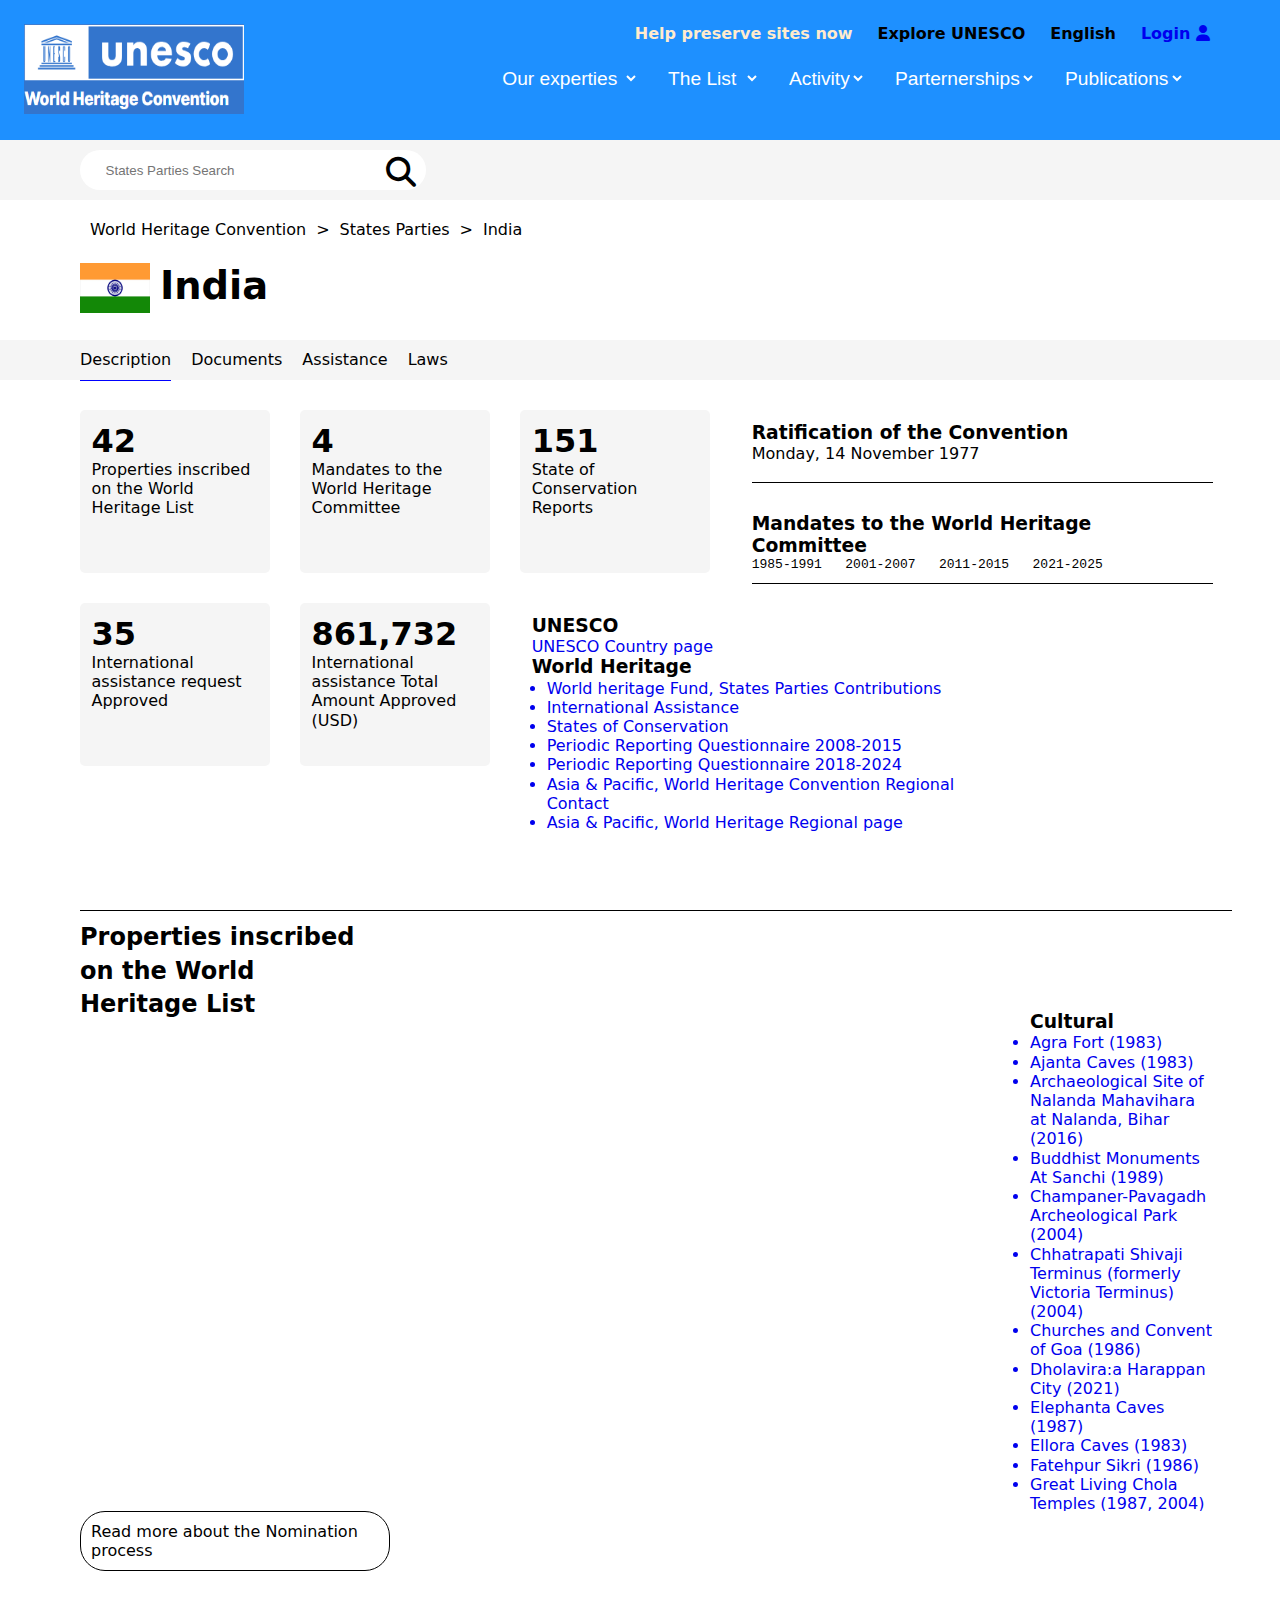
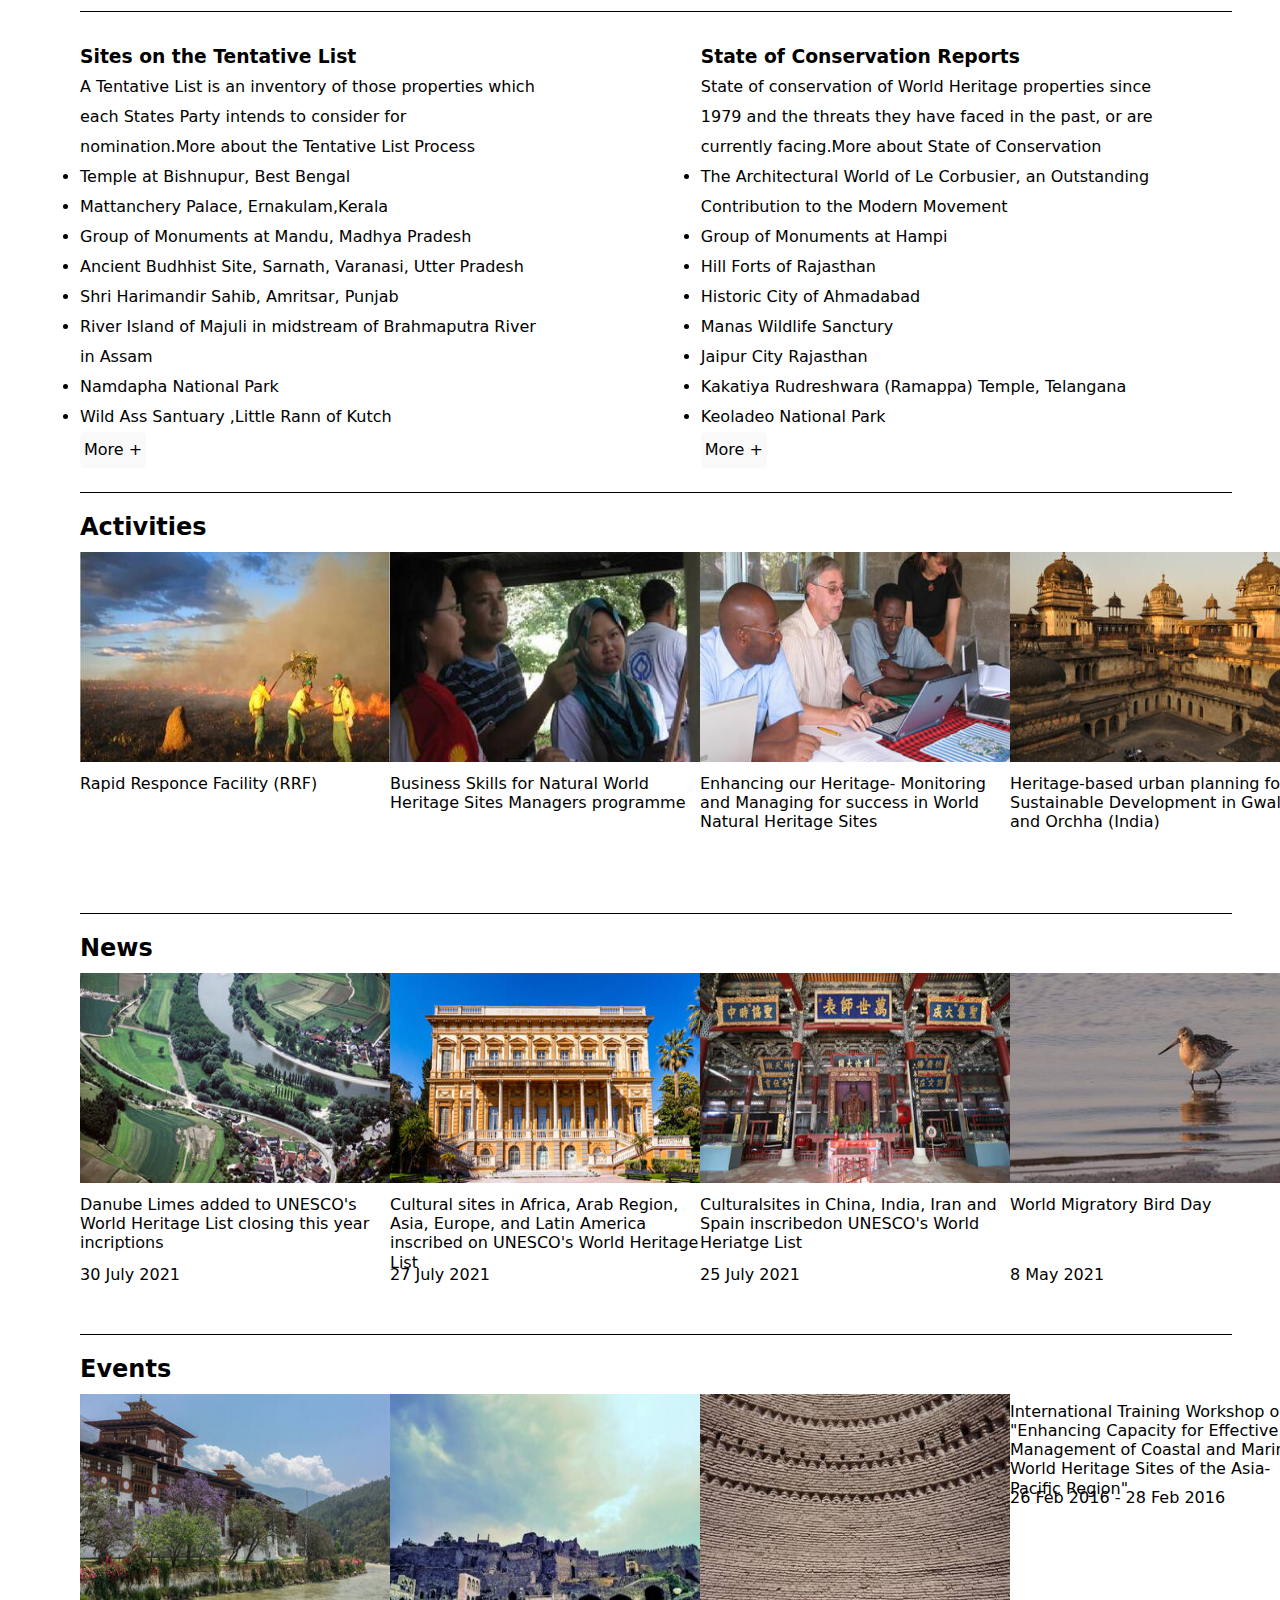
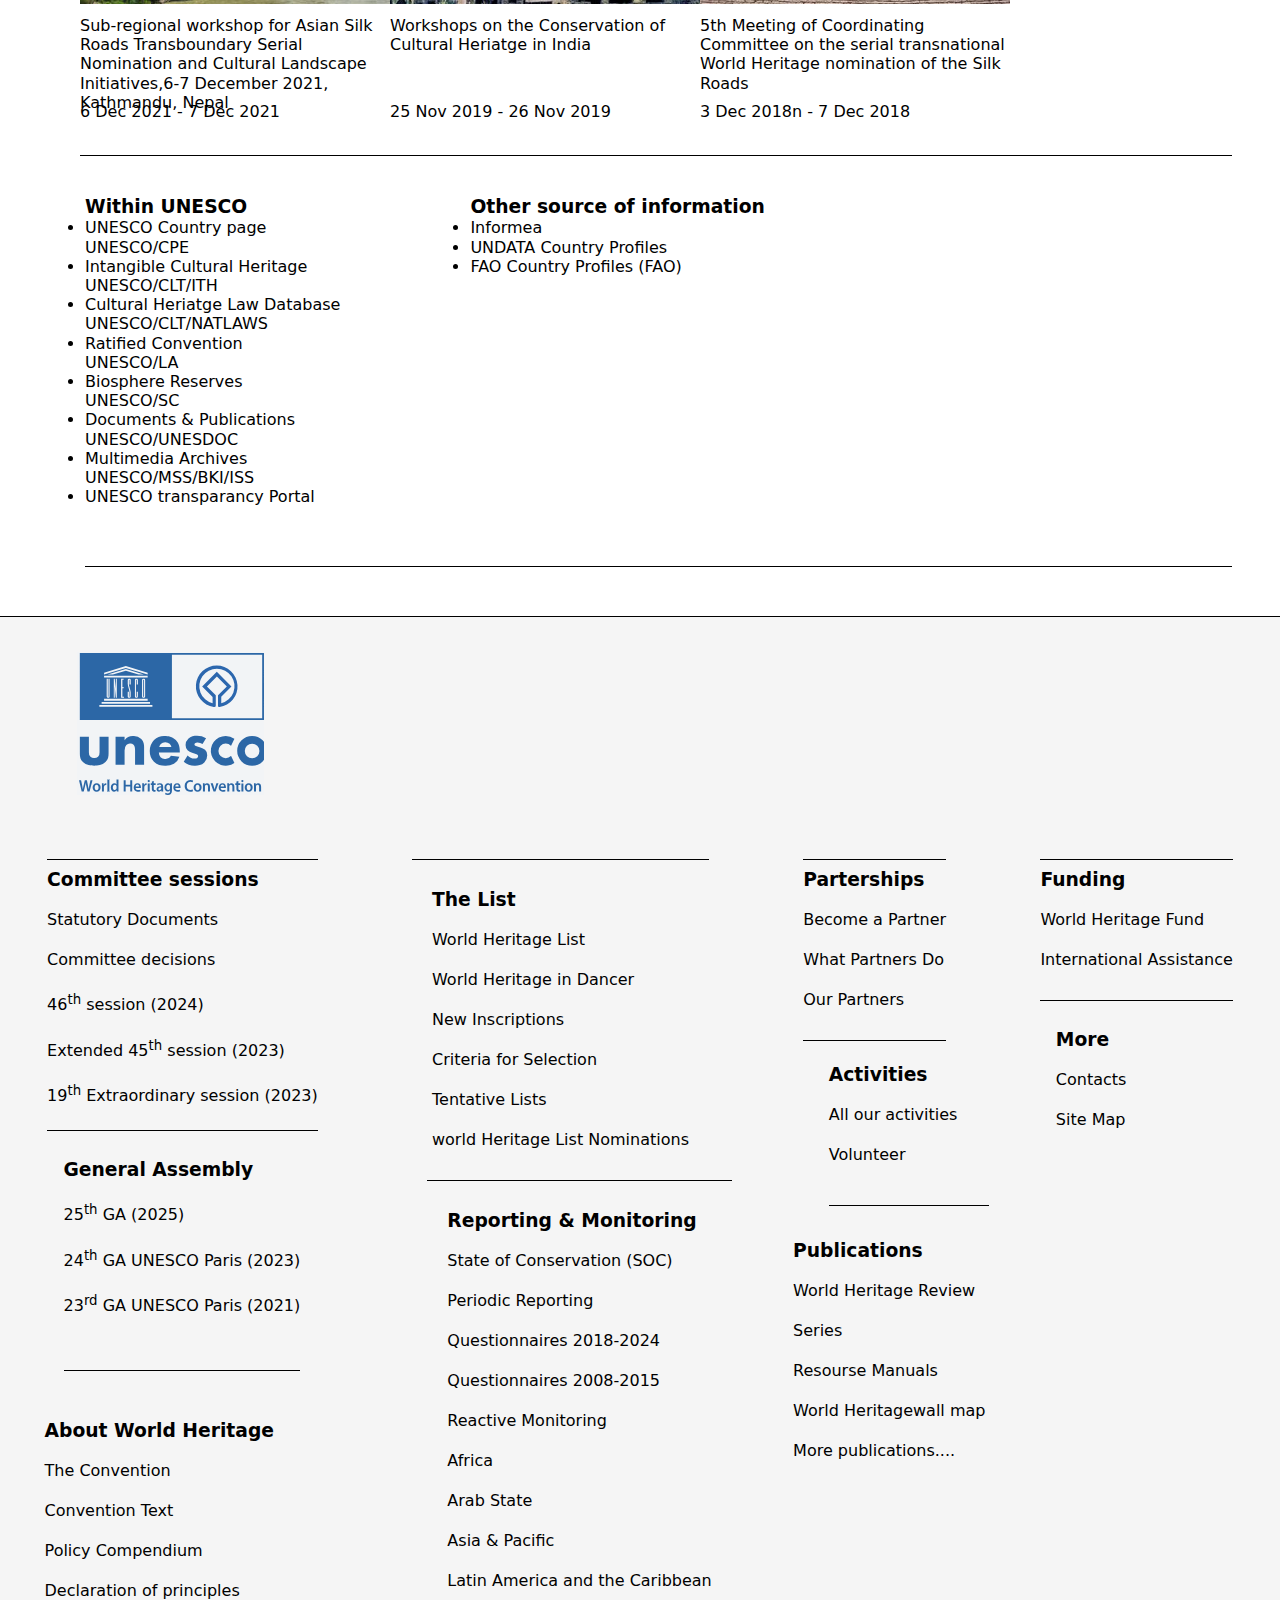
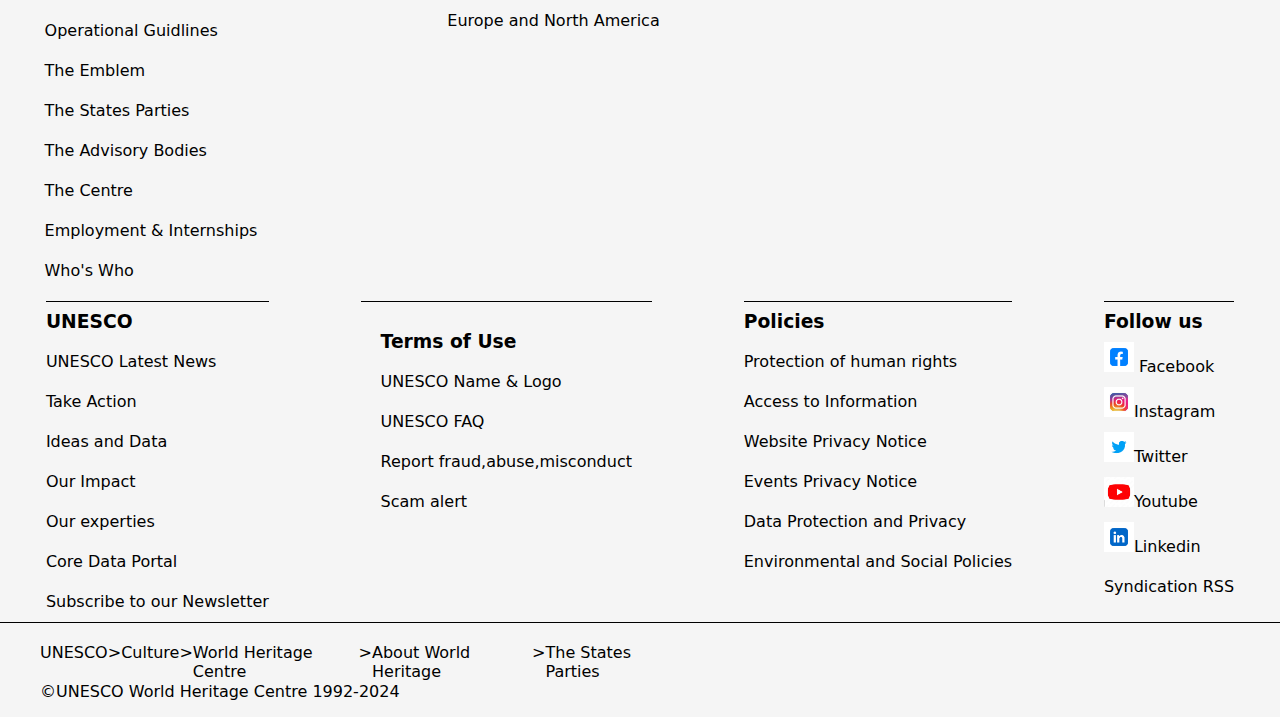
==== commit dcefa52f: "add icon" ====
--- a/index.html
+++ b/index.html
@@ -485,11 +485,11 @@
             </div>
             <div class="follow-us">
                 <h3>Follow us</h3>
-                <p>Facebook</p>
-                <p>Instagram</p>
-                <p>Twitter</p>
-                <p>Youtube</p>
-                <p>Linkedin</p>
+                <p><img src="facebook.png" alt="facebook"width="30px"height="30px"> Facebook</p>
+                <p><img src="insta.jpeg" alt="insta"width="30px"height="30px">Instagram</p>
+                <p><img src="twitter.png" alt="twitter"width="30px"height="30px">Twitter</p>
+                <p><img src="youtube.jpeg" alt="youtube"width="30px"height="30px">Youtube</p>
+                <p><img src="linkden.png" alt="linkden"width="30px"height="30px">Linkedin</p>
                 <p>Syndication RSS</p>
             </div>
         </div>
--- a/style.css
+++ b/style.css
@@ -6,6 +6,7 @@
 body{
     font-family: system-ui, -apple-system, BlinkMacSystemFont, 'Segoe UI', Roboto, Oxygen, Ubuntu, Cantarell, 'Open Sans', 'Helvetica Neue', sans-serif;
     line-height: 1.2;
+    overflow-x: hidden;
 }
 .container-1{
     position: relative;
@@ -551,7 +552,7 @@
 }
 .container-10 img{
     transition: all 1s linear;
-}
+ }  
 .container-10 img:hover{
     transform: scale(1.1);
 }
